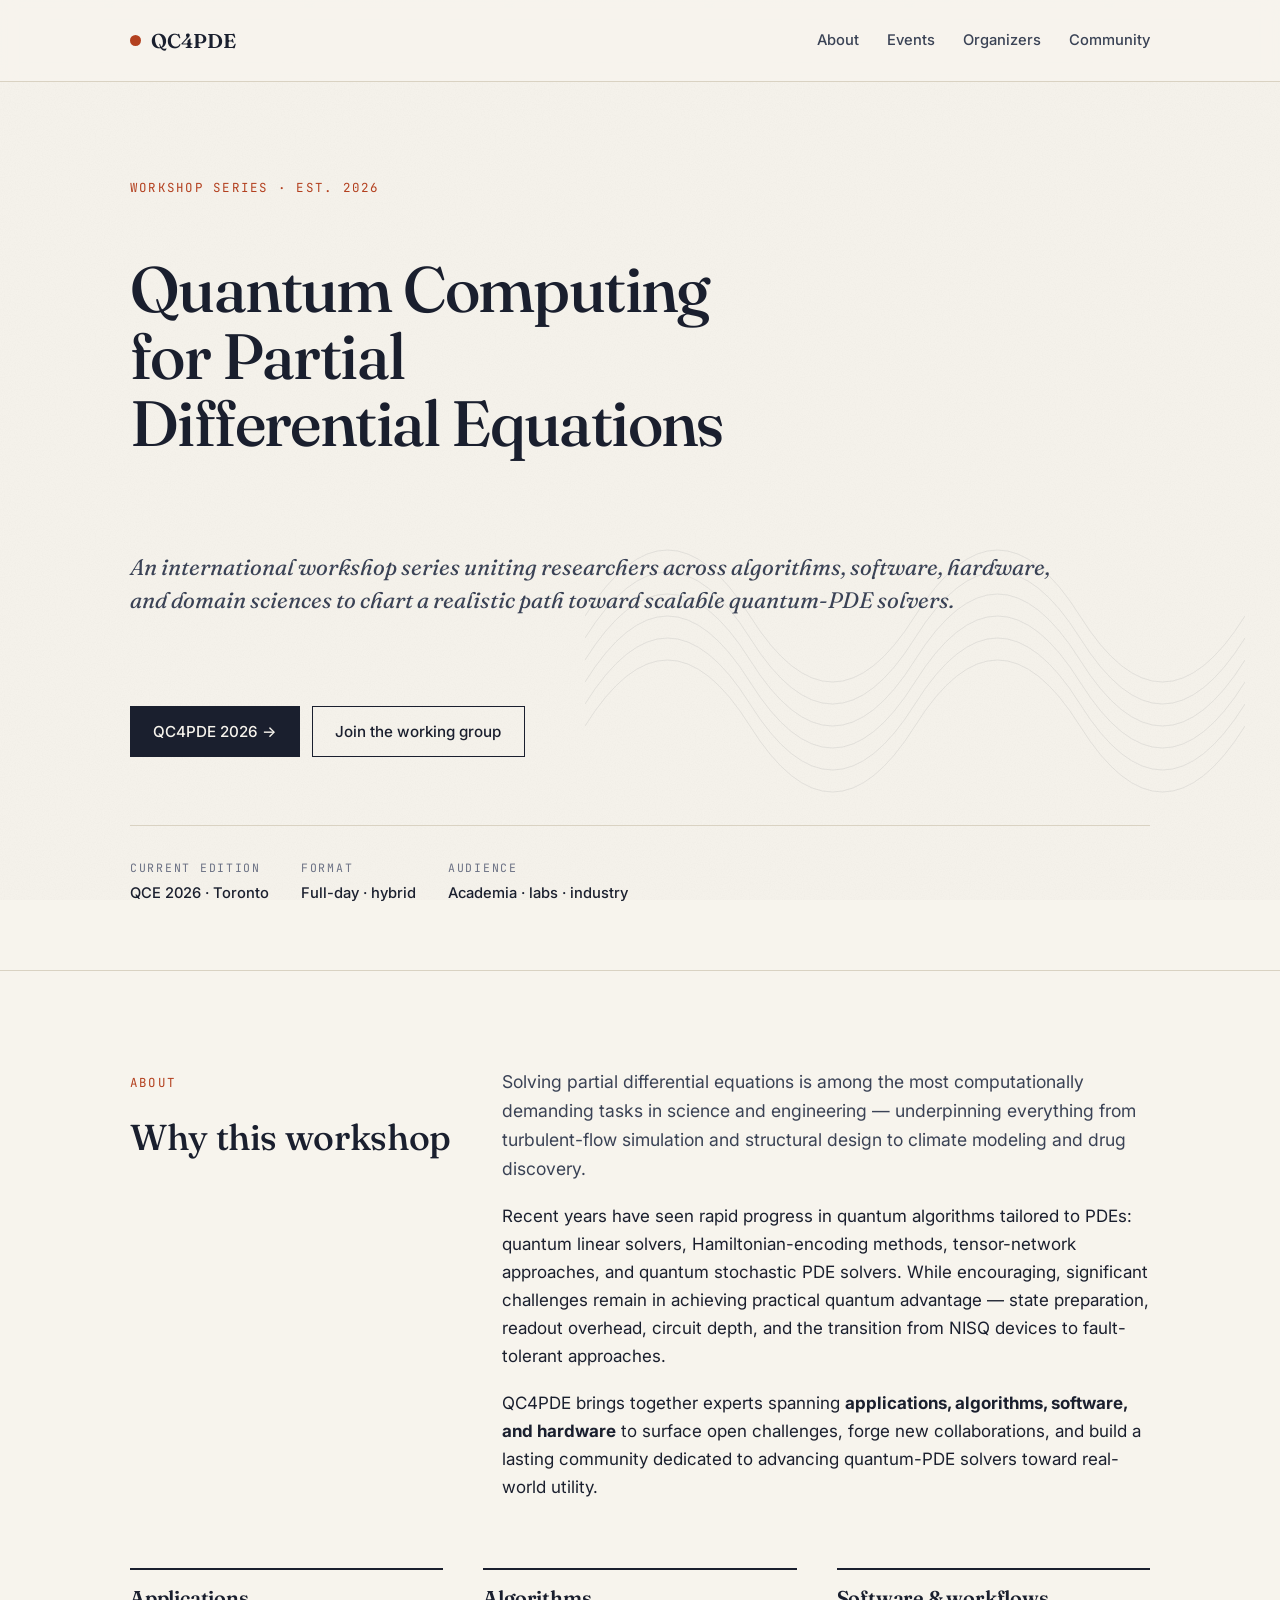
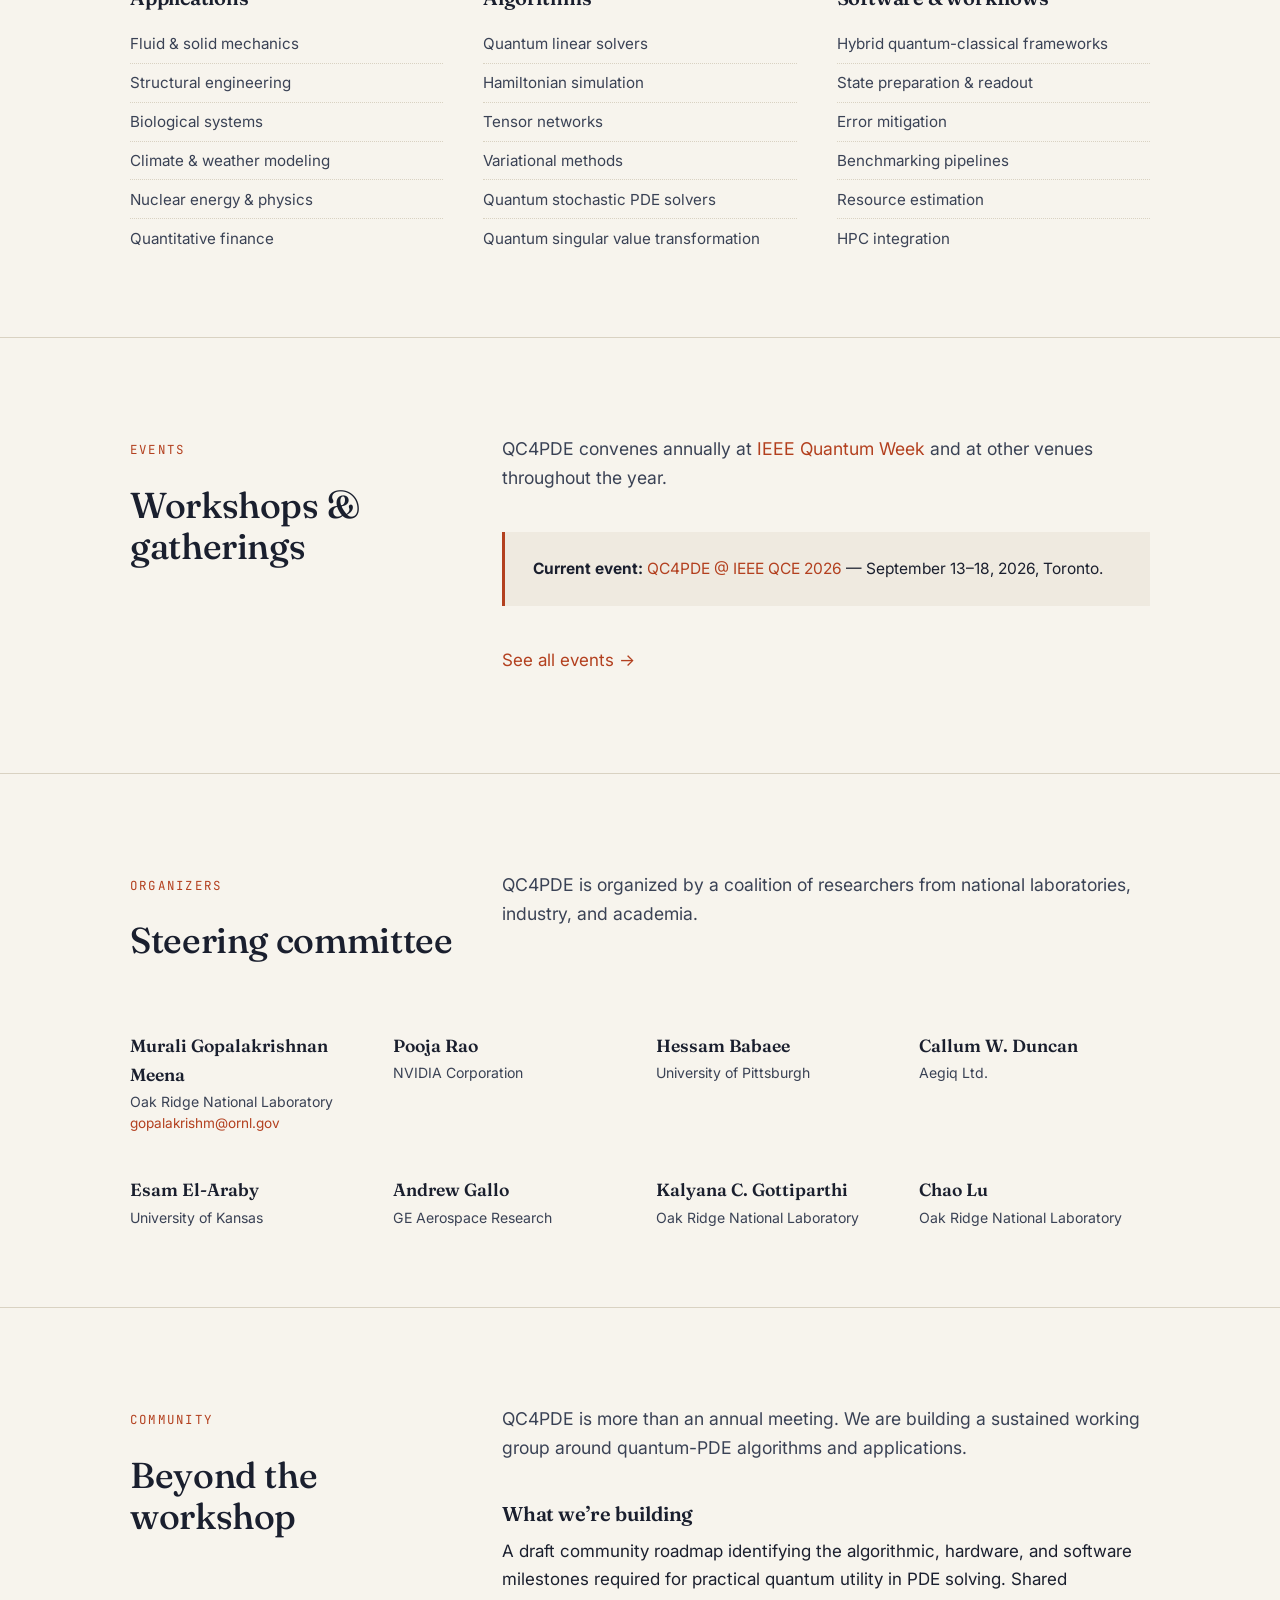
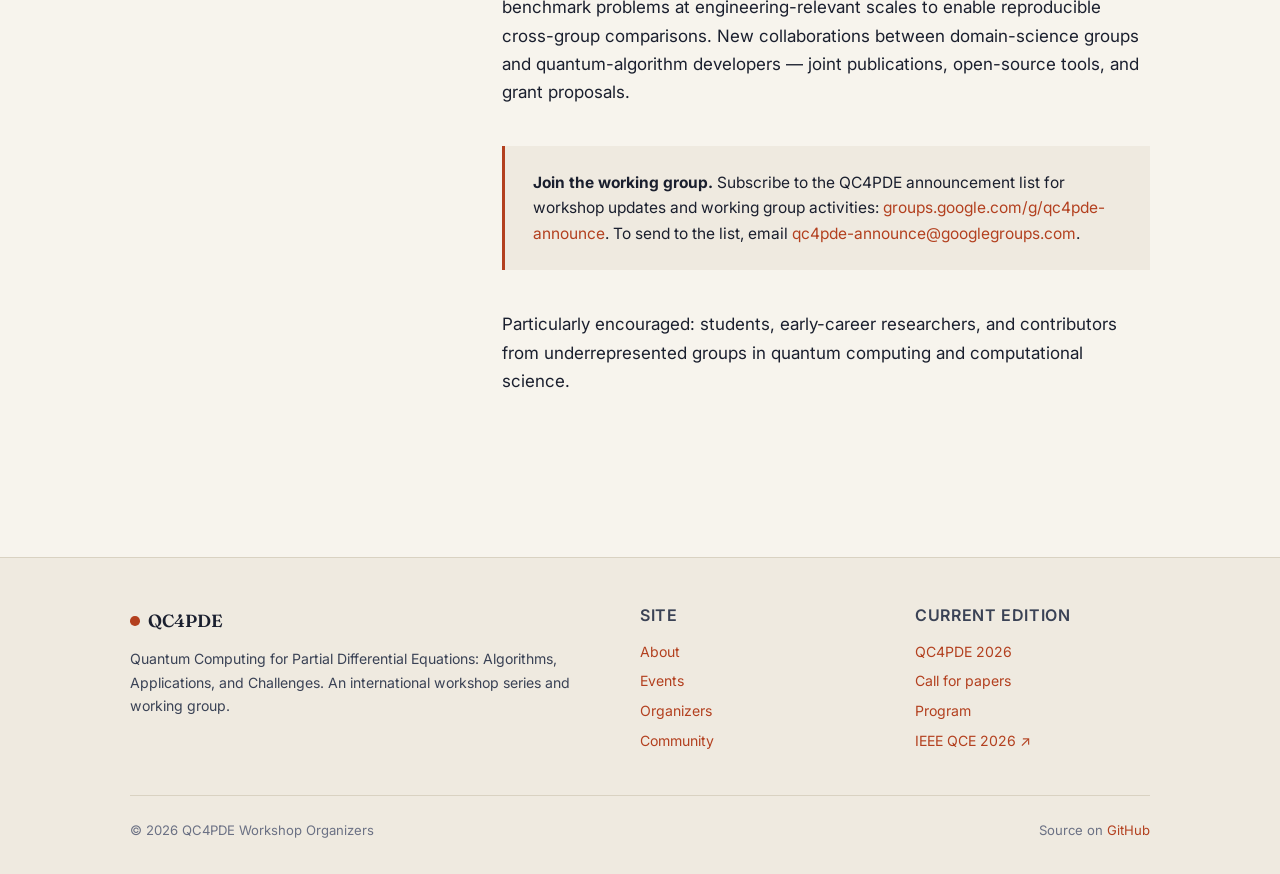
==== index.html @ 429bea5a "Minor edits" ====
<!DOCTYPE html>
<html lang="en">
<head>
<meta charset="UTF-8">
<meta name="viewport" content="width=device-width, initial-scale=1.0">
<title>QC4PDE — Quantum Computing for PDEs</title>
<meta name="description" content="An international workshop series on quantum algorithms for partial differential equations.">
<meta property="og:title" content="QC4PDE — Quantum Computing for PDEs">
<meta property="og:description" content="An international workshop series on quantum algorithms for partial differential equations.">
<meta property="og:type" content="website">
<link rel="stylesheet" href="assets/css/style.css">
</head>
<body>

<header class="site-header">
  <div class="wrap">
    <a href="index.html" class="brand"><span class="brand-mark"></span>QC4PDE</a>
    <nav class="primary">
      <a href="#about">About</a>
      <a href="events/index.html">Events</a> 
      <a href="#organizers">Organizers</a>
      <a href="#community">Community</a>
    </nav>
  </div>
</header>

<main>

<section class="hero">
  <div class="wrap">
    <span class="eyebrow">Workshop Series · Est. 2026</span>
    <h1>Quantum Computing<br>for Partial<br>Differential Equations</h1>
    <p class="hero-deck">
      An international workshop series uniting researchers across algorithms, software, hardware, and domain sciences to chart a realistic path toward scalable quantum-PDE solvers.
    </p>
    <div class="cta-row">
      <a class="btn" href="events/2026-qce/index.html">QC4PDE 2026 →</a>
      <a class="btn btn-outline" href="#community">Join the working group</a>
    </div>
    <div class="hero-meta">
      <div>
        <span class="label">Current edition</span>
        <span class="value">QCE 2026 · Toronto</span>
      </div>
      <div>
        <span class="label">Format</span>
        <span class="value">Full-day · hybrid</span>
      </div>
      <div>
        <span class="label">Audience</span>
        <span class="value">Academia · labs · industry</span>
      </div>
    </div>

    <!-- decorative wave -->
    <svg class="hero-wave" viewBox="0 0 600 400" xmlns="http://www.w3.org/2000/svg" aria-hidden="true">
      <g fill="none" stroke="#1a1f2e" stroke-width="0.6">
        <path d="M0 200 Q 75 80, 150 200 T 300 200 T 450 200 T 600 200" />
        <path d="M0 220 Q 75 100, 150 220 T 300 220 T 450 220 T 600 220" />
        <path d="M0 240 Q 75 120, 150 240 T 300 240 T 450 240 T 600 240" />
        <path d="M0 260 Q 75 140, 150 260 T 300 260 T 450 260 T 600 260" />
        <path d="M0 280 Q 75 160, 150 280 T 300 280 T 450 280 T 600 280" />
        <path d="M0 300 Q 75 180, 150 300 T 300 300 T 450 300 T 600 300" />
      </g>
    </svg>
  </div>
</section>

<section id="about">
  <div class="wrap">
    <div class="two-col">
      <div><span class="eyebrow">About</span><h2>Why this workshop</h2></div>
      <div>
        <p class="lead">
          Solving partial differential equations is among the most computationally demanding tasks in science and engineering — underpinning everything from turbulent-flow simulation and structural design to climate modeling and drug discovery.
        </p>
        <p>
          Recent years have seen rapid progress in quantum algorithms tailored to PDEs: quantum linear solvers, Hamiltonian-encoding methods, tensor-network approaches, and quantum stochastic PDE solvers. While encouraging, significant challenges remain in achieving practical quantum advantage — state preparation, readout overhead, circuit depth, and the transition from NISQ devices to fault-tolerant approaches.
        </p>
        <p>
          QC4PDE brings together experts spanning <strong>applications, algorithms, software, and hardware</strong> to surface open challenges, forge new collaborations, and build a lasting community dedicated to advancing quantum-PDE solvers toward real-world utility.
        </p>
      </div>
    </div>

    <div class="topic-grid">
      <div class="topic">
        <h3>Applications</h3>
        <ul>
          <li>Fluid &amp; solid mechanics</li>
          <li>Structural engineering</li>
          <li>Biological systems</li>
          <li>Climate &amp; weather modeling</li>
          <li>Nuclear energy &amp; physics</li>
          <li>Quantitative finance</li>
        </ul>
      </div>
      <div class="topic">
        <h3>Algorithms</h3>
        <ul>
          <li>Quantum linear solvers</li>
          <li>Hamiltonian simulation</li>
          <li>Tensor networks</li>
          <li>Variational methods</li>
          <li>Quantum stochastic PDE solvers</li>
          <li>Quantum singular value transformation</li>
        </ul>
      </div>
      <div class="topic">
        <h3>Software &amp; workflows</h3>
        <ul>
          <li>Hybrid quantum-classical frameworks</li>
          <li>State preparation &amp; readout</li>
          <li>Error mitigation</li>
          <li>Benchmarking pipelines</li>
          <li>Resource estimation</li>
          <li>HPC integration</li>
        </ul>
      </div>
    </div>
  </div>
</section>

<section id="events">
  <div class="wrap">
    <div class="two-col">
      <div><span class="eyebrow">Events</span><h2>Workshops &amp; gatherings</h2></div>
      <div>
        <p class="lead">QC4PDE convenes annually at <a href="https://qce.quantum.ieee.org/">IEEE Quantum Week</a> and at other venues throughout the year.</p>

        <div class="callout">
          <p><strong>Current event:</strong> <a href="events/2026-qce/index.html">QC4PDE @ IEEE QCE 2026</a> — September 13–18, 2026, Toronto.</p>
        </div>

        <p><a href="events/index.html">See all events →</a></p>
      </div>
    </div>
  </div>
</section>

<section id="organizers">
  <div class="wrap">
    <div class="two-col">
      <div><span class="eyebrow">Organizers</span><h2>Steering committee</h2></div>
      <div>
        <p class="lead">QC4PDE is organized by a coalition of researchers from national laboratories, industry, and academia.</p>
      </div>
    </div>

    <div class="people">
      <div class="person">
        <!-- <div class="role">Main contact</div> -->
        <div class="name">Murali Gopalakrishnan Meena</div>
        <div class="affil">Oak Ridge National Laboratory</div>
        <a href="mailto:gopalakrishm@ornl.gov">gopalakrishm@ornl.gov</a>
      </div>
      <div class="person">
        <!-- <div class="role">Co-organizer</div> -->
        <div class="name">Pooja Rao</div>
        <div class="affil">NVIDIA Corporation</div>
      </div>
      <div class="person">
        <!-- <div class="role">Co-organizer</div> -->
        <div class="name">Hessam Babaee</div>
        <div class="affil">University of Pittsburgh</div>
      </div>
      <div class="person">
        <!-- <div class="role">Co-organizer</div> -->
        <div class="name">Callum W. Duncan</div>
        <div class="affil">Aegiq Ltd.</div>
      </div>
      <div class="person">
        <!-- <div class="role">Co-organizer</div> -->
        <div class="name">Esam El-Araby</div>
        <div class="affil">University of Kansas</div>
      </div>
      <div class="person">
        <!-- <div class="role">Co-organizer</div> -->
        <div class="name">Andrew Gallo</div>
        <div class="affil">GE Aerospace Research</div>
      </div>
      <div class="person">
        <!-- <div class="role">Co-organizer</div> -->
        <div class="name">Kalyana C. Gottiparthi</div>
        <div class="affil">Oak Ridge National Laboratory</div>
      </div>
      <div class="person">
        <!-- <div class="role">Co-organizer</div> -->
        <div class="name">Chao Lu</div>
        <div class="affil">Oak Ridge National Laboratory</div>
      </div>
    </div>
  </div>
</section>

<section id="community">
  <div class="wrap">
    <div class="two-col">
      <div><span class="eyebrow">Community</span><h2>Beyond the workshop</h2></div>
      <div>
        <p class="lead">
          QC4PDE is more than an annual meeting. We are building a sustained working group around quantum-PDE algorithms and applications.
        </p>

        <h3 style="margin-top:2.5rem;">What we&rsquo;re building</h3>
        <p>
          A draft community roadmap identifying the algorithmic, hardware, and software milestones required for practical quantum utility in PDE solving. Shared benchmark problems at engineering-relevant scales to enable reproducible cross-group comparisons. New collaborations between domain-science groups and quantum-algorithm developers — joint publications, open-source tools, and grant proposals.
        </p>

        <div class="callout">
          <p><strong>Join the working group.</strong> Subscribe to the QC4PDE announcement list for workshop updates and working group activities: <a href="https://groups.google.com/g/qc4pde-announce" rel="noopener">groups.google.com/g/qc4pde-announce</a>. To send to the list, email <a href="mailto:qc4pde-announce@googlegroups.com">qc4pde-announce@googlegroups.com</a>.</p>
        </div>

        <p>
          Particularly encouraged: students, early-career researchers, and contributors from underrepresented groups in quantum computing and computational science.
        </p>
      </div>
    </div>
  </div>
</section>

</main>

<footer class="site-footer">
  <div class="wrap">
    <div class="foot-grid">
      <div>
        <div class="brand" style="font-size:1.1rem;"><span class="brand-mark"></span>QC4PDE</div>
        <p style="margin-top:0.75rem; max-width:32em;">Quantum Computing for Partial Differential Equations: Algorithms, Applications, and Challenges. An international workshop series and working group.</p>
      </div>
      <div>
        <h4>Site</h4>
        <ul>
          <li><a href="#about">About</a></li>
          <li><a href="#events">Events</a></li>
          <li><a href="#organizers">Organizers</a></li>
          <li><a href="#community">Community</a></li>
        </ul>
      </div>
      <div>
        <h4>Current edition</h4>
        <ul>
          <li><a href="events/2026-qce/index.html">QC4PDE 2026</a></li>
          <li><a href="events/2026-qce/index.html#cfp">Call for papers</a></li>
          <li><a href="events/2026-qce/index.html#program">Program</a></li>
          <li><a href="https://qce.quantum.ieee.org/2026/" rel="noopener">IEEE QCE 2026 ↗</a></li>
        </ul>
      </div>
    </div>
    <div class="copyright">
      <span>© 2026 QC4PDE Workshop Organizers</span>
      <span>Source on <a href="https://github.com/qc4pde/qc4pde.github.io">GitHub</a></span>
    </div>
  </div>
</footer>

</body>
</html>
---- assets/css/style.css ----
/* ============================================================
   QC4PDE — Quantum Computing for PDEs Workshop
   Stylesheet
   Aesthetic: editorial-academic, restrained, with scientific
   texture. Dark ink on warm paper, with a single accent.
   ============================================================ */

/* ---------- Fonts ---------- */
@import url('https://fonts.googleapis.com/css2?family=Fraunces:opsz,wght@9..144,400;9..144,500;9..144,600;9..144,700&family=Inter:wght@400;500;600&family=JetBrains+Mono:wght@400;500&display=swap');

/* ---------- Tokens ---------- */
:root {
  --paper: #f7f4ed;
  --paper-deep: #efeae0;
  --ink: #1a1f2e;
  --ink-soft: #3a4255;
  --ink-mute: #6b7184;
  --rule: #d9d2c2;
  --accent: #b3401f;        /* warm rust — distinct from "quantum purple" */
  --accent-soft: #d97550;
  --highlight: #f0e2c4;     /* used for subtle background blocks */
  --max: 1100px;
  --gutter: clamp(1rem, 4vw, 2.5rem);
}

* { box-sizing: border-box; }

html { scroll-behavior: smooth; }

body {
  margin: 0;
  background: var(--paper);
  color: var(--ink);
  font-family: 'Inter', -apple-system, system-ui, sans-serif;
  font-size: 17px;
  line-height: 1.65;
  -webkit-font-smoothing: antialiased;
  text-rendering: optimizeLegibility;
}

/* Subtle paper texture using SVG noise */
body::before {
  content: '';
  position: fixed;
  inset: 0;
  pointer-events: none;
  background-image: url("data:image/svg+xml;utf8,<svg xmlns='http://www.w3.org/2000/svg' width='200' height='200'><filter id='n'><feTurbulence type='fractalNoise' baseFrequency='0.85' numOctaves='2'/><feColorMatrix values='0 0 0 0 0 0 0 0 0 0 0 0 0 0 0 0 0 0 0.04 0'/></filter><rect width='100%' height='100%' filter='url(%23n)'/></svg>");
  opacity: 0.6;
  z-index: 0;
  mix-blend-mode: multiply;
}

main, header, footer, nav { position: relative; z-index: 1; }

/* ---------- Typography ---------- */
h1, h2, h3, h4 {
  font-family: 'Fraunces', Georgia, serif;
  font-weight: 600;
  letter-spacing: -0.01em;
  line-height: 1.15;
  margin: 0 0 0.6em;
  color: var(--ink);
}

h1 {
  font-size: clamp(2.4rem, 5.5vw, 4rem);
  font-weight: 500;
  letter-spacing: -0.025em;
  line-height: 1.05;
}

h2 {
  font-size: clamp(1.6rem, 3vw, 2.25rem);
  font-weight: 500;
}

h3 {
  font-size: 1.25rem;
  font-weight: 600;
}

h4 {
  font-size: 1rem;
  font-family: 'Inter', sans-serif;
  font-weight: 600;
  letter-spacing: 0.04em;
  text-transform: uppercase;
  color: var(--ink-soft);
}

p { margin: 0 0 1.1em; }

a {
  color: var(--accent);
  text-decoration: none;
  border-bottom: 1px solid transparent;
  transition: border-color 0.15s ease, color 0.15s ease;
}

a:hover {
  color: var(--ink);
  border-bottom-color: var(--accent);
}

code, .mono {
  font-family: 'JetBrains Mono', ui-monospace, Menlo, monospace;
  font-size: 0.9em;
}

.eyebrow {
  font-family: 'JetBrains Mono', monospace;
  font-size: 0.78rem;
  text-transform: uppercase;
  letter-spacing: 0.18em;
  color: var(--accent);
  margin-bottom: 1.5rem;
  display: inline-block;
}

/* ---------- Layout ---------- */
.wrap {
  max-width: var(--max);
  margin: 0 auto;
  padding: 0 var(--gutter);
}

section {
  padding: 5rem 0;
  border-top: 1px solid var(--rule);
}

section:first-of-type { border-top: none; }

/* ---------- Header / Nav ---------- */
header.site-header {
  padding: 1.5rem 0;
  border-bottom: 1px solid var(--rule);
  background: var(--paper);
  position: sticky;
  top: 0;
  z-index: 50;
  backdrop-filter: blur(8px);
  background: rgba(247, 244, 237, 0.92);
}

header.site-header .wrap {
  display: flex;
  justify-content: space-between;
  align-items: center;
  gap: 2rem;
}

.brand {
  font-family: 'Fraunces', serif;
  font-size: 1.25rem;
  font-weight: 600;
  color: var(--ink);
  border: none;
  letter-spacing: -0.01em;
}

.brand:hover { color: var(--accent); border: none; }

.brand .brand-mark {
  display: inline-block;
  width: 0.55em;
  height: 0.55em;
  background: var(--accent);
  border-radius: 50%;
  margin-right: 0.5em;
  vertical-align: 0.1em;
}

nav.primary {
  display: flex;
  gap: 1.75rem;
  flex-wrap: wrap;
}

nav.primary a {
  color: var(--ink-soft);
  font-size: 0.92rem;
  font-weight: 500;
  border: none;
}

nav.primary a:hover { color: var(--accent); border: none; }

nav.primary a.current {
  color: var(--ink);
  border-bottom: 1.5px solid var(--accent);
  padding-bottom: 2px;
}

/* ---------- Hero ---------- */
.hero {
  padding: 6rem 0 4rem;
  position: relative;
  overflow: hidden;
  border-top: none;
}

.hero .wrap {
  display: grid;
  grid-template-columns: minmax(0, 1fr);
  gap: 2rem;
  position: relative;
}

.hero-meta {
  display: flex;
  flex-wrap: wrap;
  gap: 1.25rem 2rem;
  margin-top: 2.25rem;
  padding-top: 2rem;
  border-top: 1px solid var(--rule);
  font-size: 0.92rem;
}

.hero-meta div {
  display: flex;
  flex-direction: column;
  gap: 0.25rem;
}

.hero-meta .label {
  font-family: 'JetBrains Mono', monospace;
  font-size: 0.72rem;
  text-transform: uppercase;
  letter-spacing: 0.15em;
  color: var(--ink-mute);
}

.hero-meta .value { color: var(--ink); font-weight: 500; }

.hero-deck {
  font-family: 'Fraunces', serif;
  font-style: italic;
  font-size: clamp(1.15rem, 1.8vw, 1.4rem);
  line-height: 1.5;
  color: var(--ink-soft);
  max-width: 42em;
  margin-top: 1.5rem;
}

/* PDE wave decoration in hero */
.hero-wave {
  position: absolute;
  right: -5%;
  top: 30%;
  width: 60%;
  max-width: 700px;
  opacity: 0.12;
  pointer-events: none;
  z-index: 0;
}

/* ---------- CTA buttons ---------- */
.cta-row {
  display: flex;
  flex-wrap: wrap;
  gap: 0.75rem;
  margin-top: 2rem;
}

.btn {
  display: inline-block;
  padding: 0.75rem 1.4rem;
  font-size: 0.95rem;
  font-weight: 500;
  border: 1px solid var(--ink);
  border-radius: 0;
  background: var(--ink);
  color: var(--paper);
  cursor: pointer;
  transition: background 0.15s, color 0.15s;
}

.btn:hover {
  background: var(--accent);
  border-color: var(--accent);
  color: var(--paper);
}

.btn-outline {
  background: transparent;
  color: var(--ink);
}

.btn-outline:hover {
  background: var(--ink);
  color: var(--paper);
  border-color: var(--ink);
}

/* ---------- Topic columns ---------- */
.topic-grid {
  display: grid;
  grid-template-columns: repeat(auto-fit, minmax(260px, 1fr));
  gap: 2.5rem;
  margin-top: 3rem;
}

.topic h3 {
  border-top: 2px solid var(--ink);
  padding-top: 1rem;
  margin-bottom: 1rem;
}

.topic ul {
  list-style: none;
  padding: 0;
  margin: 0;
  font-size: 0.95rem;
  color: var(--ink-soft);
}

.topic li {
  padding: 0.4rem 0;
  border-bottom: 1px dotted var(--rule);
}

.topic li:last-child { border-bottom: none; }

/* ---------- Dates table ---------- */
.dates {
  margin-top: 2.5rem;
  border-top: 2px solid var(--ink);
}

.dates .row {
  display: grid;
  grid-template-columns: 1fr auto;
  gap: 1rem;
  padding: 1rem 0;
  border-bottom: 1px solid var(--rule);
  align-items: baseline;
}

.dates .row.upcoming { background: linear-gradient(90deg, var(--highlight) 0%, transparent 50%); padding-left: 1rem; margin-left: -1rem; }

.dates .label { color: var(--ink); }
.dates .date { font-family: 'JetBrains Mono', monospace; font-size: 0.92rem; color: var(--ink-soft); white-space: nowrap; }
.dates .row.passed .label,
.dates .row.passed .date { color: var(--ink-mute); text-decoration: line-through; text-decoration-thickness: 1px; }

.tz-note {
  font-size: 0.85rem;
  color: var(--ink-mute);
  margin-top: 1rem;
  font-style: italic;
}

/* ---------- People grid (organizers, speakers) ---------- */
.people {
  display: grid;
  grid-template-columns: repeat(auto-fill, minmax(220px, 1fr));
  gap: 2.5rem 2rem;
  margin-top: 3rem;
}

.person {
  display: flex;
  flex-direction: column;
}

/* .person .photo {
  width: 100%;
  aspect-ratio: 1 / 1;
  object-fit: cover;
  margin-bottom: 1rem;
  background: var(--paper-deep);
  filter: grayscale(20%) contrast(0.95);
  transition: filter 0.3s ease;
} */

.person .photo {
  width: 100%;
  max-width: 160px;
  height: auto;
  margin-bottom: 1rem;
  background: var(--paper-deep);
  border: 1px solid var(--rule);
  display: block;
}

.person:hover .photo {
  filter: grayscale(0%) contrast(1);
}

.person .name {
  font-family: 'Fraunces', serif;
  font-size: 1.1rem;
  font-weight: 600;
  margin-bottom: 0.2rem;
  color: var(--ink);
}

.person .affil {
  font-size: 0.88rem;
  color: var(--ink-soft);
  line-height: 1.4;
}

.person .role {
  font-family: 'JetBrains Mono', monospace;
  font-size: 0.72rem;
  text-transform: uppercase;
  letter-spacing: 0.12em;
  color: var(--accent);
  margin-bottom: 0.5rem;
}

.person a { font-size: 0.85rem; }

/* ---------- Speaker list (compact) ---------- */
.speaker-list {
  list-style: none;
  padding: 0;
  margin: 2rem 0 0;
  columns: 2;
  column-gap: 3rem;
}

.speaker-list li {
  break-inside: avoid;
  padding: 0.6rem 0;
  border-bottom: 1px dotted var(--rule);
  font-size: 0.95rem;
}

.speaker-list .sp-name { font-weight: 500; color: var(--ink); }
.speaker-list .sp-affil { color: var(--ink-mute); font-size: 0.85rem; }

@media (max-width: 600px) { .speaker-list { columns: 1; } }

/* ---------- Program / agenda ---------- */
.program {
  margin-top: 2.5rem;
}

.session {
  border-top: 2px solid var(--ink);
  padding: 1.5rem 0 2rem;
}

.session-head {
  display: flex;
  justify-content: space-between;
  align-items: baseline;
  flex-wrap: wrap;
  gap: 1rem;
  margin-bottom: 1rem;
}

.session-title {
  font-family: 'Fraunces', serif;
  font-size: 1.3rem;
  font-weight: 600;
}

.session-time {
  font-family: 'JetBrains Mono', monospace;
  font-size: 0.85rem;
  color: var(--ink-mute);
}

.slot {
  display: grid;
  grid-template-columns: 90px 1fr;
  gap: 1.5rem;
  padding: 0.75rem 0;
  border-bottom: 1px dotted var(--rule);
  font-size: 0.95rem;
}

.slot:last-child { border-bottom: none; }

.slot .t {
  font-family: 'JetBrains Mono', monospace;
  font-size: 0.82rem;
  color: var(--ink-mute);
  padding-top: 0.1rem;
}

.slot .desc strong { color: var(--ink); font-weight: 500; display: block; margin-bottom: 0.1rem; }
.slot .desc em { color: var(--ink-soft); font-style: normal; font-size: 0.88rem; }

/* ---------- Callout ---------- */
.callout {
  background: var(--paper-deep);
  border-left: 3px solid var(--accent);
  padding: 1.5rem 1.75rem;
  margin: 2.5rem 0;
  font-size: 0.97rem;
}

.callout p:last-child { margin-bottom: 0; }

/* ---------- Editions list (homepage) ---------- */
.editions {
  display: grid;
  gap: 1rem;
  margin-top: 2rem;
}

.edition {
  display: grid;
  grid-template-columns: auto 1fr auto;
  gap: 1.5rem;
  padding: 1.5rem 0;
  border-top: 1px solid var(--rule);
  align-items: baseline;
}

.edition:last-child { border-bottom: 1px solid var(--rule); }

.edition .yr {
  font-family: 'Fraunces', serif;
  font-size: 2rem;
  font-weight: 500;
  line-height: 1;
  color: var(--ink);
}

.edition .ed-meta { color: var(--ink-soft); font-size: 0.95rem; }
.edition .ed-meta strong { color: var(--ink); font-weight: 500; }

.edition .status {
  font-family: 'JetBrains Mono', monospace;
  font-size: 0.72rem;
  text-transform: uppercase;
  letter-spacing: 0.12em;
  padding: 0.25rem 0.6rem;
  border: 1px solid var(--rule);
  white-space: nowrap;
}

.edition .status.live { background: var(--accent); border-color: var(--accent); color: var(--paper); }
.edition .status.upcoming { background: transparent; color: var(--accent); border-color: var(--accent); }
.edition .status.archived { color: var(--ink-mute); }

/* ---------- Two column intro ---------- */
.two-col {
  display: grid;
  grid-template-columns: 1fr 2fr;
  gap: 3rem;
  margin-top: 1rem;
}

@media (max-width: 760px) { .two-col { grid-template-columns: 1fr; gap: 1rem; } }

/* ---------- Footer ---------- */
footer.site-footer {
  margin-top: 4rem;
  padding: 3rem 0 2rem;
  border-top: 1px solid var(--rule);
  background: var(--paper-deep);
  font-size: 0.88rem;
  color: var(--ink-soft);
}

footer .foot-grid {
  display: grid;
  grid-template-columns: 2fr 1fr 1fr;
  gap: 2.5rem;
}

@media (max-width: 700px) { footer .foot-grid { grid-template-columns: 1fr; gap: 1.5rem; } }

footer h4 {
  margin-bottom: 0.75rem;
}

footer ul {
  list-style: none;
  padding: 0;
  margin: 0;
}

footer ul li { padding: 0.2rem 0; }

footer .copyright {
  margin-top: 2.5rem;
  padding-top: 1.5rem;
  border-top: 1px solid var(--rule);
  display: flex;
  justify-content: space-between;
  flex-wrap: wrap;
  gap: 1rem;
  font-size: 0.82rem;
  color: var(--ink-mute);
}

/* ---------- Misc ---------- */
.lead {
  font-size: 1.1rem;
  color: var(--ink-soft);
  max-width: 38em;
}

hr.rule {
  border: none;
  border-top: 1px solid var(--rule);
  margin: 3rem 0;
}

/* ---------- Subtle entrance animation ---------- */
@media (prefers-reduced-motion: no-preference) {
  .hero h1, .hero .eyebrow, .hero .hero-deck, .hero .cta-row, .hero-meta {
    animation: rise 0.7s ease-out backwards;
  }
  .hero .eyebrow    { animation-delay: 0.05s; }
  .hero h1          { animation-delay: 0.15s; }
  .hero .hero-deck  { animation-delay: 0.30s; }
  .hero .cta-row    { animation-delay: 0.45s; }
  .hero-meta        { animation-delay: 0.55s; }

  @keyframes rise {
    from { opacity: 0; transform: translateY(12px); }
    to   { opacity: 1; transform: translateY(0); }
  }
}
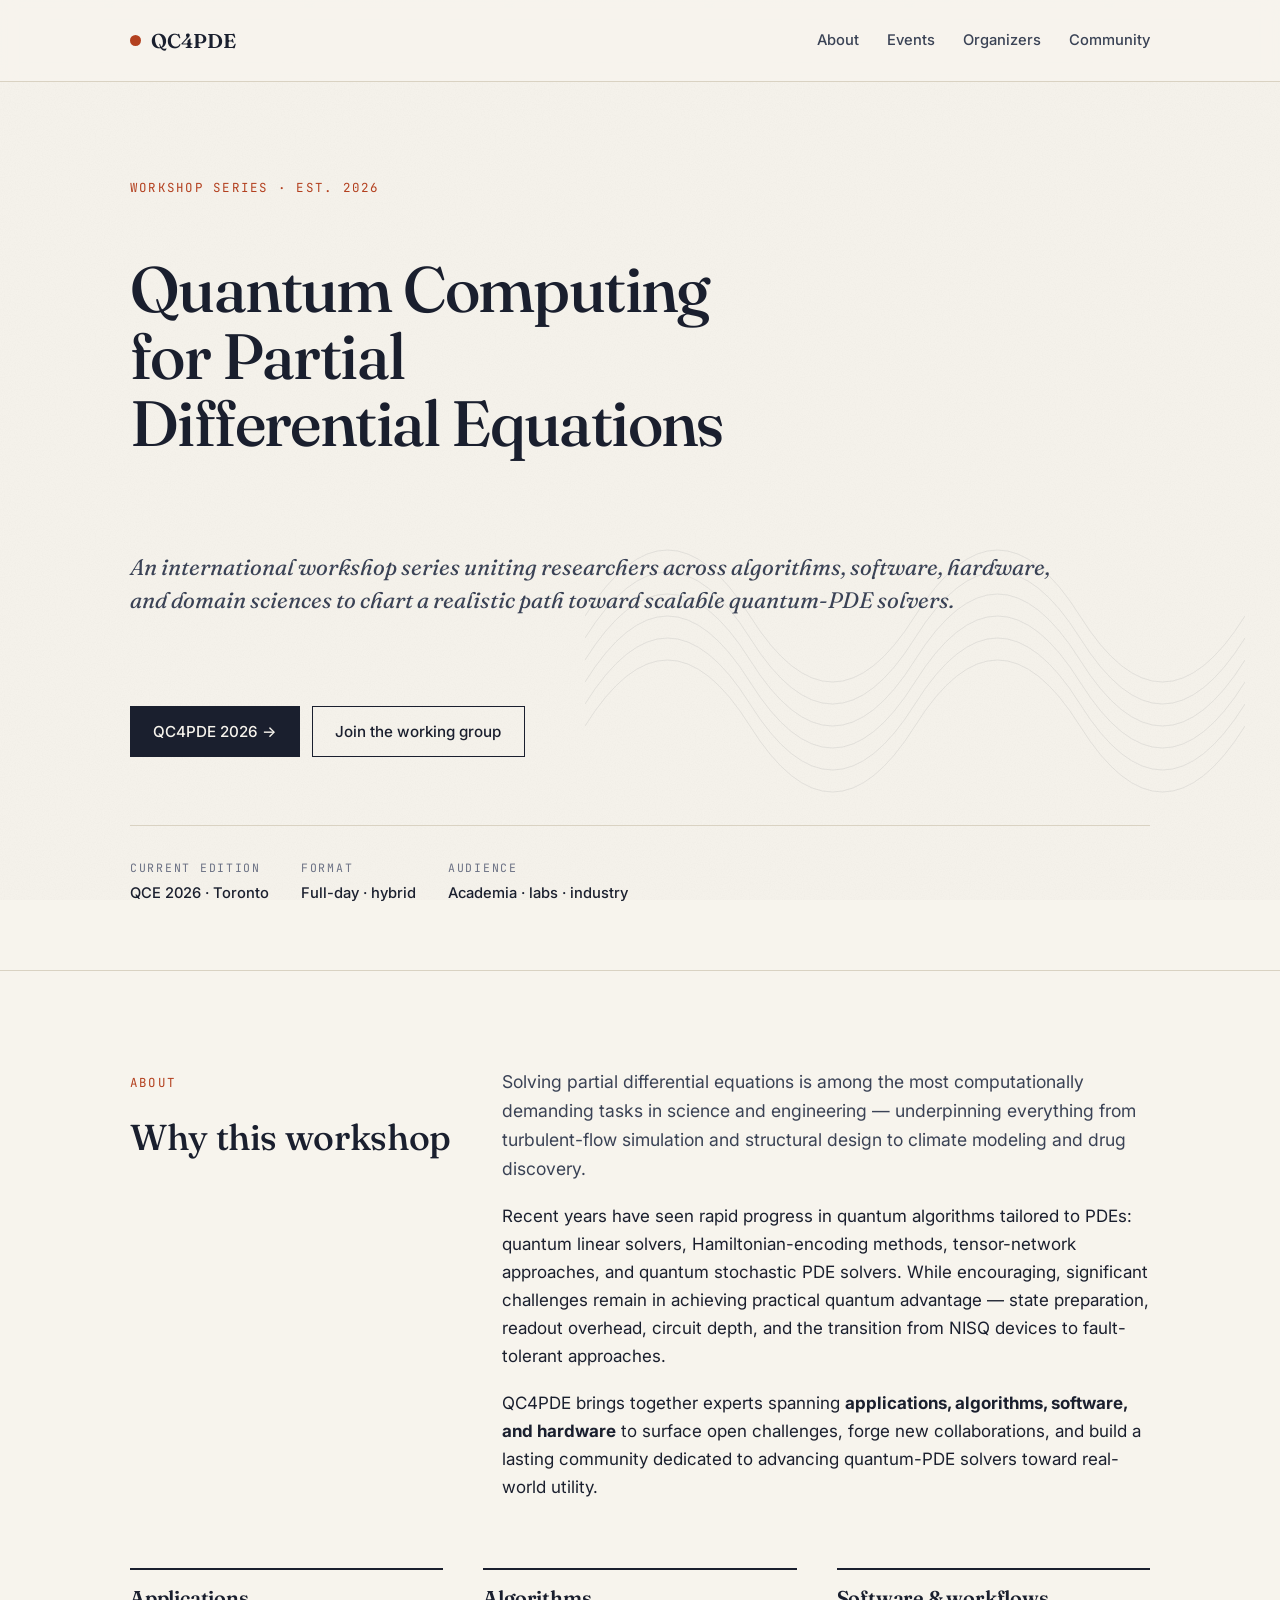
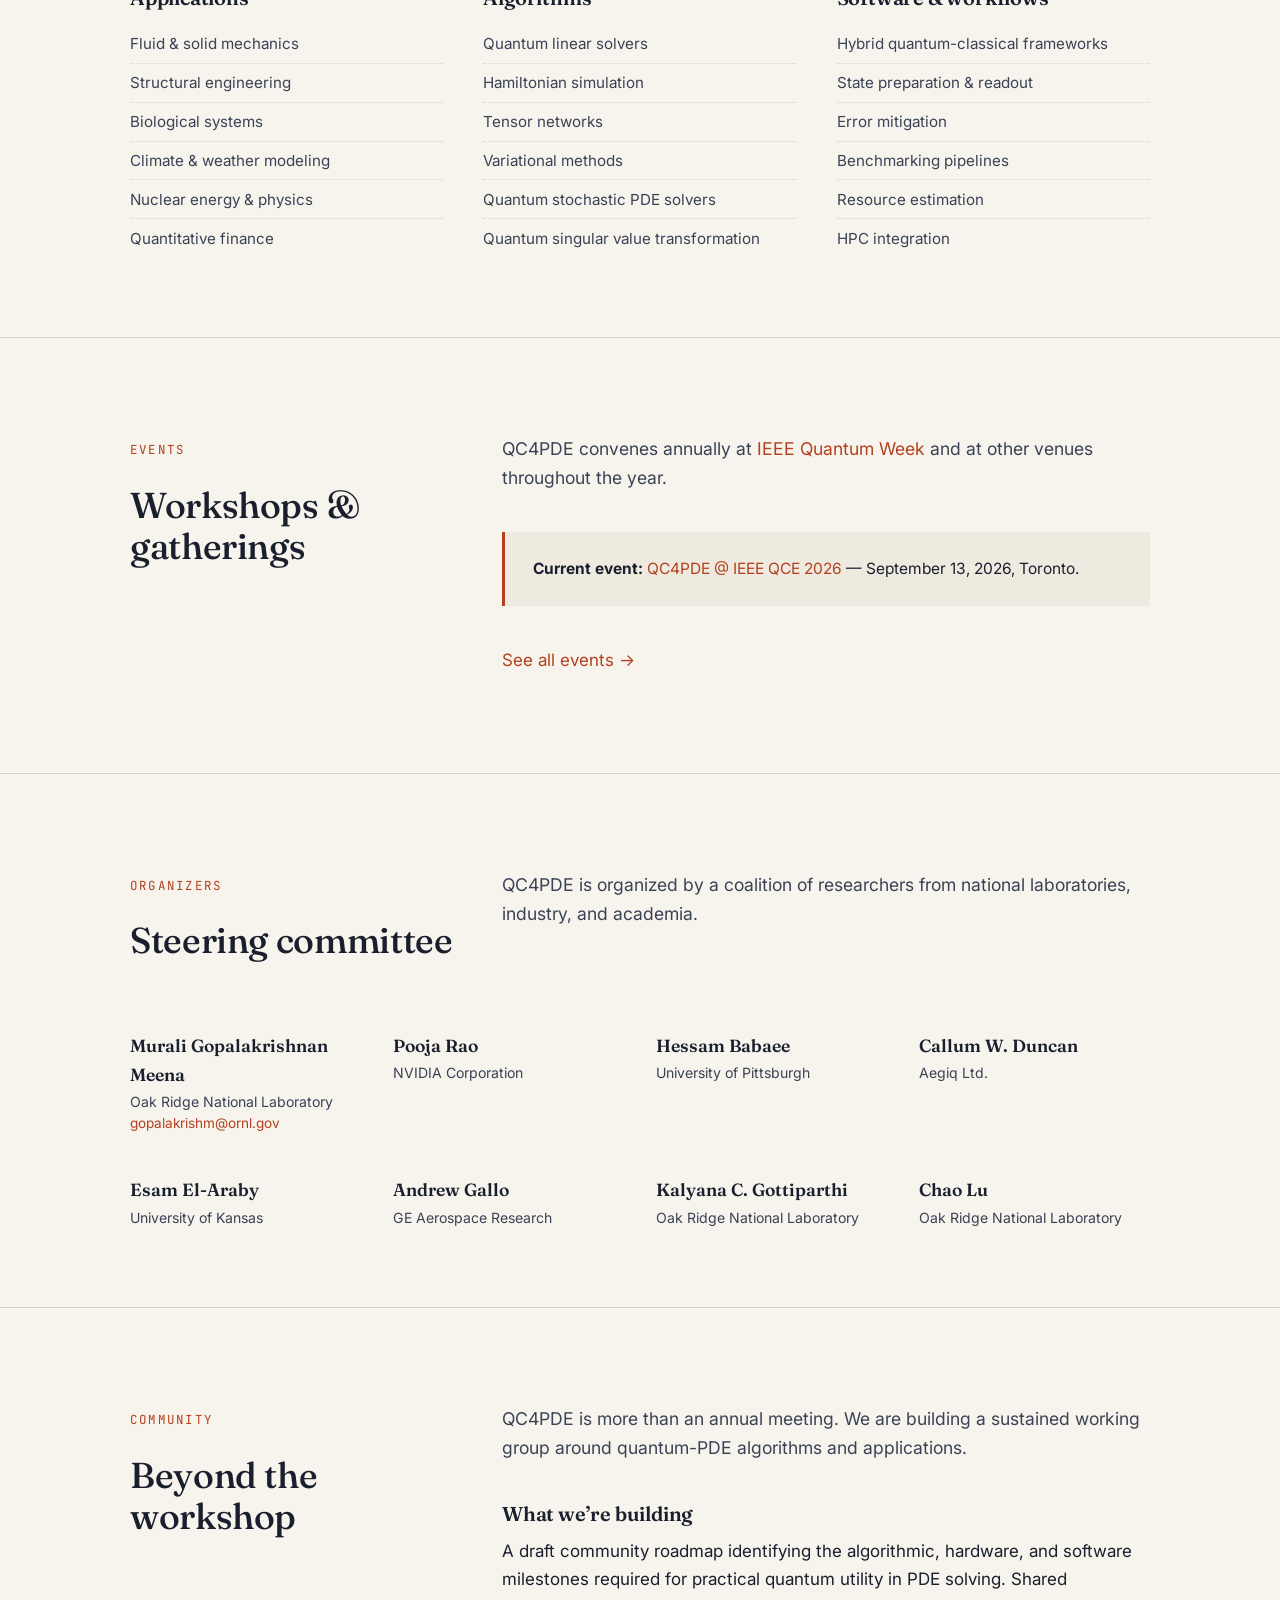
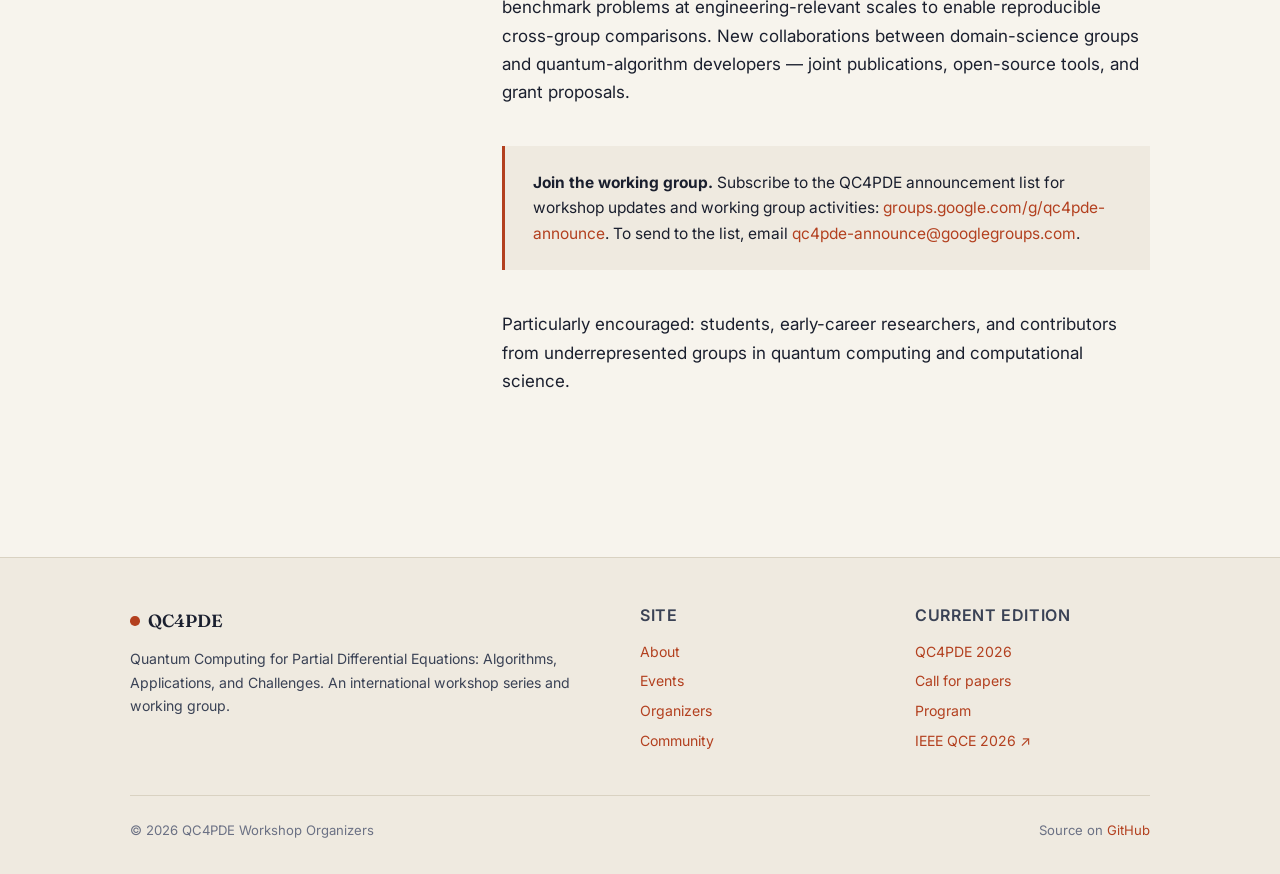
==== commit a376c2be: "Adding updates to workshop schedule, updating past events" ====
--- a/index.html
+++ b/index.html
@@ -129,7 +129,7 @@
         <p class="lead">QC4PDE convenes annually at <a href="https://qce.quantum.ieee.org/">IEEE Quantum Week</a> and at other venues throughout the year.</p>
 
         <div class="callout">
-          <p><strong>Current event:</strong> <a href="events/2026-qce/index.html">QC4PDE @ IEEE QCE 2026</a> — September 13–18, 2026, Toronto.</p>
+          <p><strong>Current event:</strong> <a href="events/2026-qce/index.html">QC4PDE @ IEEE QCE 2026</a> — September 13, 2026, Toronto.</p>
         </div>
 
         <p><a href="events/index.html">See all events →</a></p>
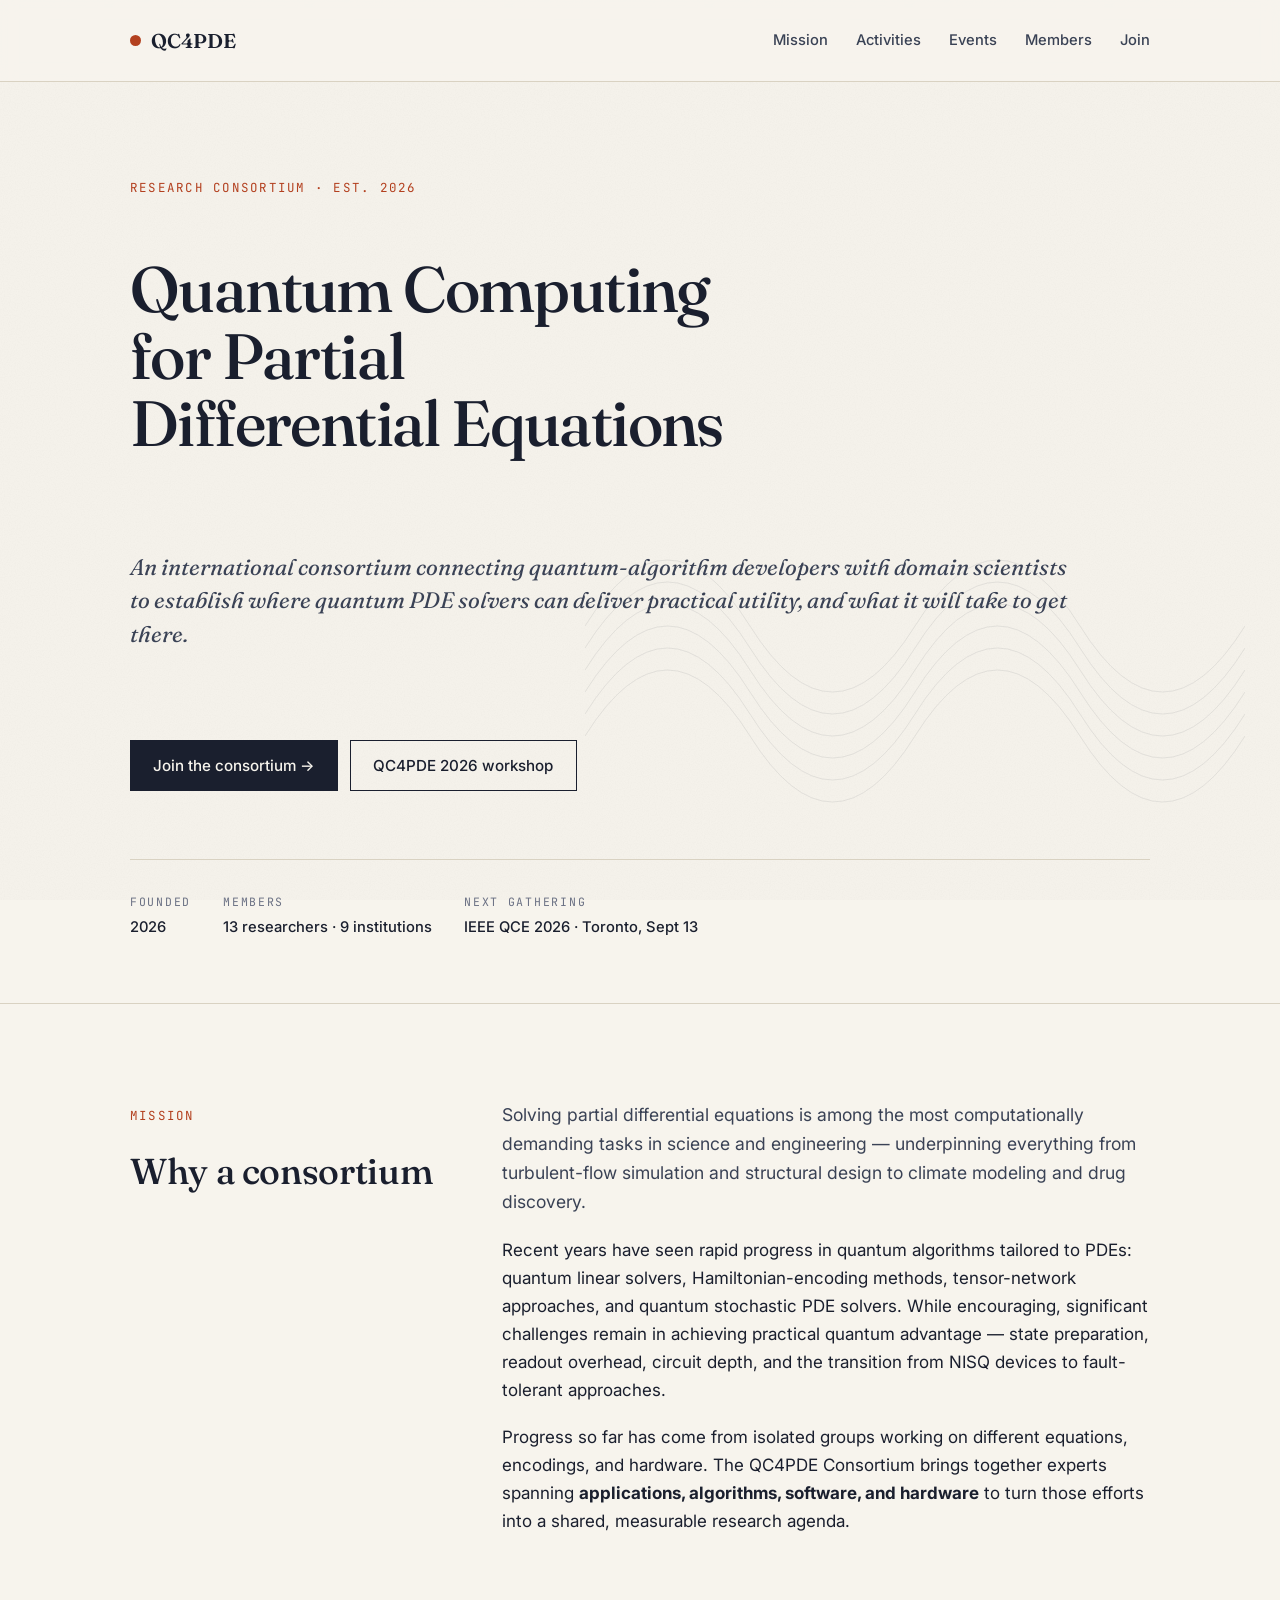
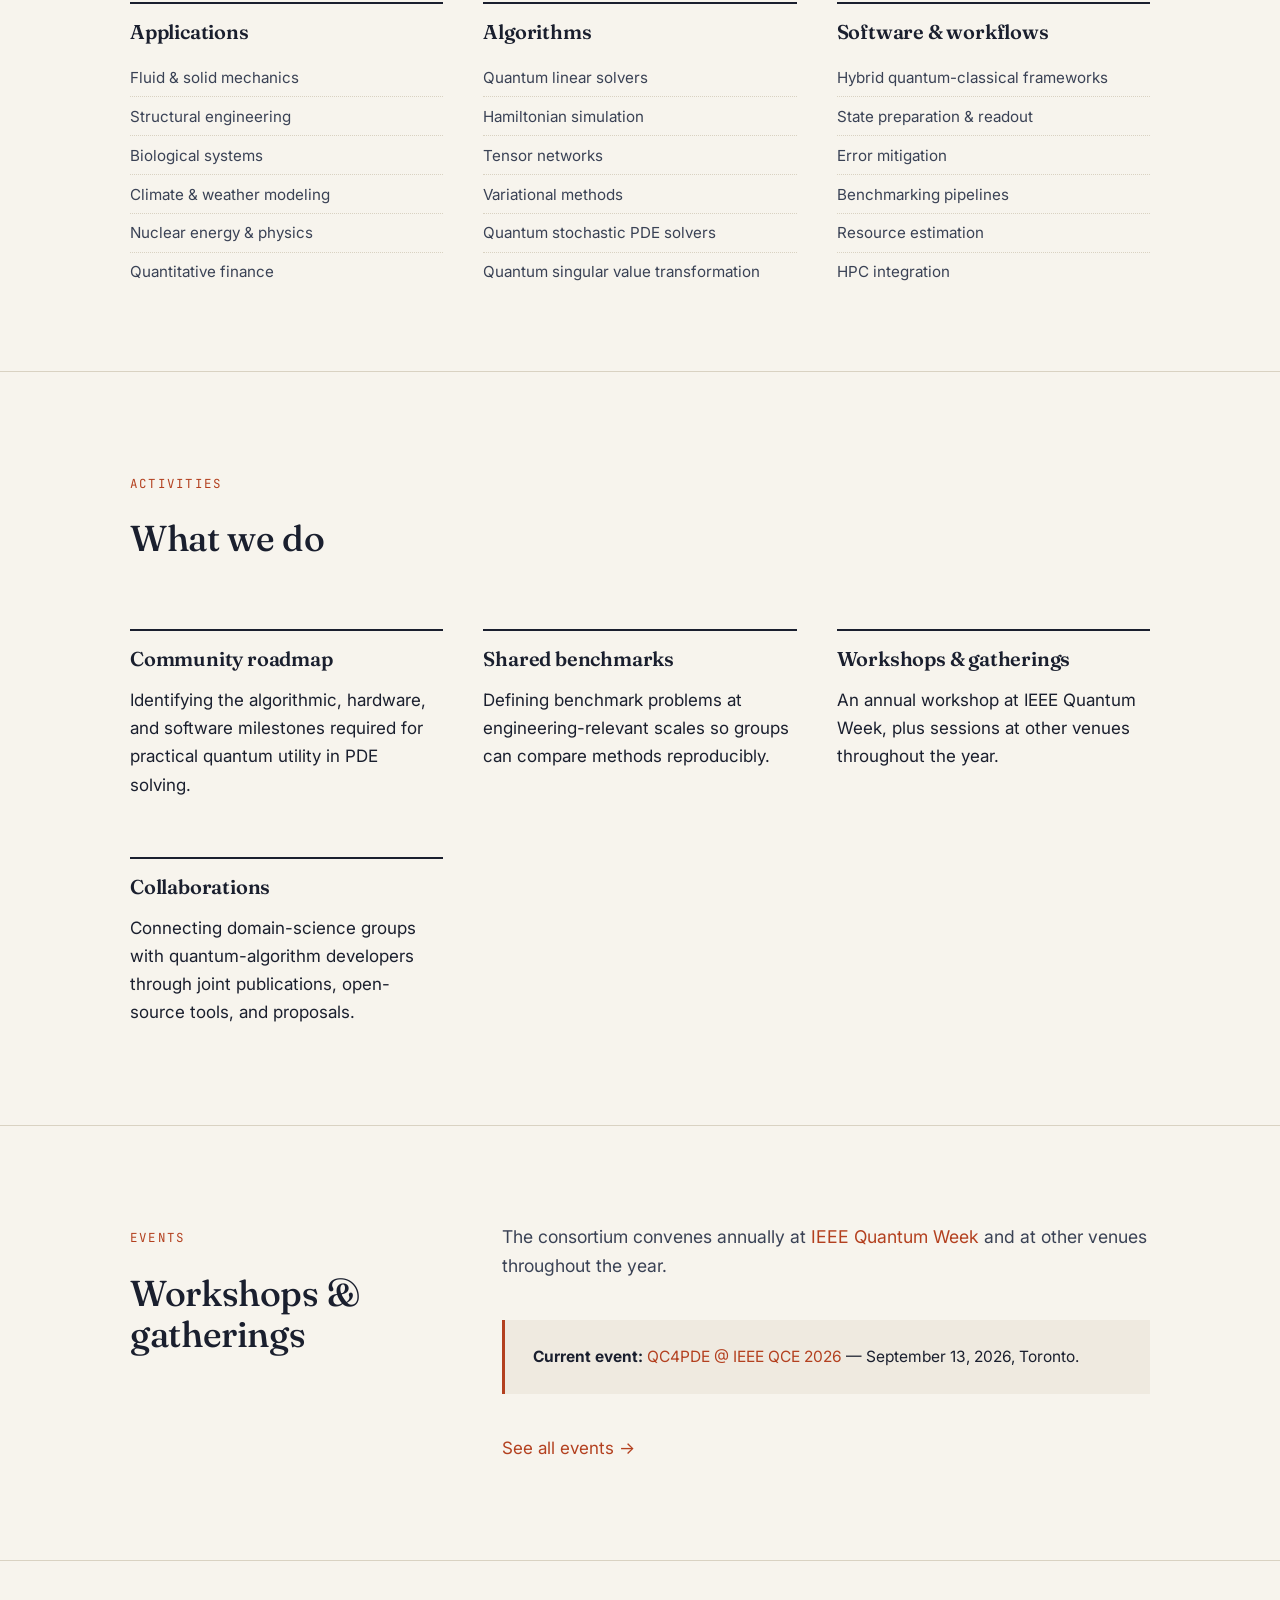
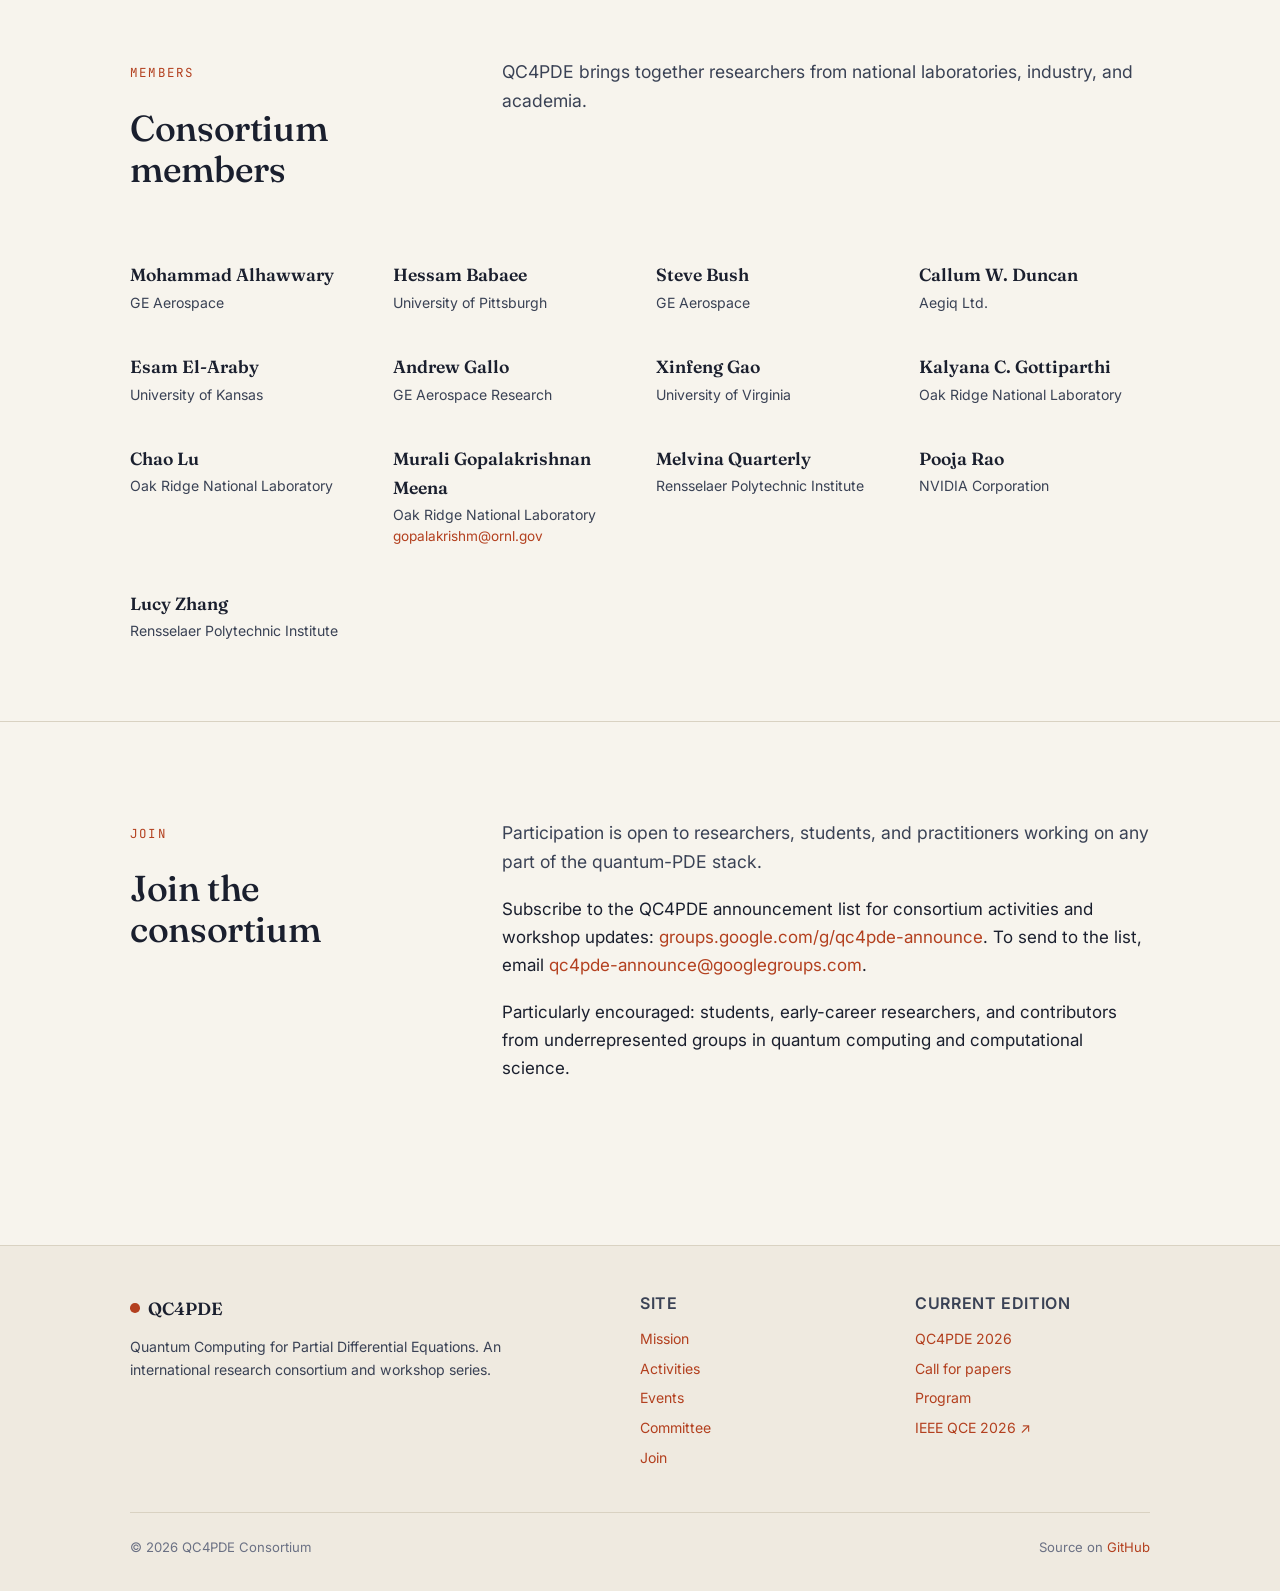
==== commit effc9e75: "Reframe site as QC4PDE Consortium; add full QCE 2026 schedule - index.html: rebranded as consortium " ====
--- a/index.html
+++ b/index.html
@@ -3,10 +3,10 @@
 <head>
 <meta charset="UTF-8">
 <meta name="viewport" content="width=device-width, initial-scale=1.0">
-<title>QC4PDE — Quantum Computing for PDEs</title>
-<meta name="description" content="An international workshop series on quantum algorithms for partial differential equations.">
-<meta property="og:title" content="QC4PDE — Quantum Computing for PDEs">
-<meta property="og:description" content="An international workshop series on quantum algorithms for partial differential equations.">
+<title>QC4PDE Consortium — Quantum Computing for PDEs</title>
+<meta name="description" content="An international research consortium on quantum algorithms for partial differential equations.">
+<meta property="og:title" content="QC4PDE Consortium">
+<meta property="og:description" content="An international research consortium on quantum algorithms for partial differential equations.">
 <meta property="og:type" content="website">
 <link rel="stylesheet" href="assets/css/style.css">
 </head>
@@ -16,10 +16,11 @@
   <div class="wrap">
     <a href="index.html" class="brand"><span class="brand-mark"></span>QC4PDE</a>
     <nav class="primary">
-      <a href="#about">About</a>
-      <a href="events/index.html">Events</a> 
-      <a href="#organizers">Organizers</a>
-      <a href="#community">Community</a>
+      <a href="#mission">Mission</a>
+      <a href="#activities">Activities</a>
+      <a href="events/index.html">Events</a>
+      <a href="#committee">Members</a>
+      <a href="#join">Join</a>
     </nav>
   </div>
 </header>
@@ -28,31 +29,30 @@
 
 <section class="hero">
   <div class="wrap">
-    <span class="eyebrow">Workshop Series · Est. 2026</span>
+    <span class="eyebrow">Research Consortium · Est. 2026</span>
     <h1>Quantum Computing<br>for Partial<br>Differential Equations</h1>
     <p class="hero-deck">
-      An international workshop series uniting researchers across algorithms, software, hardware, and domain sciences to chart a realistic path toward scalable quantum-PDE solvers.
+      An international consortium connecting quantum-algorithm developers with domain scientists to establish where quantum PDE solvers can deliver practical utility, and what it will take to get there.
     </p>
     <div class="cta-row">
-      <a class="btn" href="events/2026-qce/index.html">QC4PDE 2026 →</a>
-      <a class="btn btn-outline" href="#community">Join the working group</a>
+      <a class="btn" href="#join">Join the consortium →</a>
+      <a class="btn btn-outline" href="events/2026-qce/index.html">QC4PDE 2026 workshop</a>
     </div>
     <div class="hero-meta">
       <div>
-        <span class="label">Current edition</span>
-        <span class="value">QCE 2026 · Toronto</span>
-      </div>
-      <div>
-        <span class="label">Format</span>
-        <span class="value">Full-day · hybrid</span>
-      </div>
-      <div>
-        <span class="label">Audience</span>
-        <span class="value">Academia · labs · industry</span>
-      </div>
-    </div>
-
-    <!-- decorative wave -->
+        <span class="label">Founded</span>
+        <span class="value">2026</span>
+      </div>
+      <div>
+        <span class="label">Members</span>
+        <span class="value">13 researchers · 9 institutions</span>
+      </div>
+      <div>
+        <span class="label">Next gathering</span>
+        <span class="value">IEEE QCE 2026 · Toronto, Sept 13</span>
+      </div>
+    </div>
+
     <svg class="hero-wave" viewBox="0 0 600 400" xmlns="http://www.w3.org/2000/svg" aria-hidden="true">
       <g fill="none" stroke="#1a1f2e" stroke-width="0.6">
         <path d="M0 200 Q 75 80, 150 200 T 300 200 T 450 200 T 600 200" />
@@ -66,10 +66,10 @@
   </div>
 </section>
 
-<section id="about">
-  <div class="wrap">
-    <div class="two-col">
-      <div><span class="eyebrow">About</span><h2>Why this workshop</h2></div>
+<section id="mission">
+  <div class="wrap">
+    <div class="two-col">
+      <div><span class="eyebrow">Mission</span><h2>Why a consortium</h2></div>
       <div>
         <p class="lead">
           Solving partial differential equations is among the most computationally demanding tasks in science and engineering — underpinning everything from turbulent-flow simulation and structural design to climate modeling and drug discovery.
@@ -78,7 +78,7 @@
           Recent years have seen rapid progress in quantum algorithms tailored to PDEs: quantum linear solvers, Hamiltonian-encoding methods, tensor-network approaches, and quantum stochastic PDE solvers. While encouraging, significant challenges remain in achieving practical quantum advantage — state preparation, readout overhead, circuit depth, and the transition from NISQ devices to fault-tolerant approaches.
         </p>
         <p>
-          QC4PDE brings together experts spanning <strong>applications, algorithms, software, and hardware</strong> to surface open challenges, forge new collaborations, and build a lasting community dedicated to advancing quantum-PDE solvers toward real-world utility.
+          Progress so far has come from isolated groups working on different equations, encodings, and hardware. The QC4PDE Consortium brings together experts spanning <strong>applications, algorithms, software, and hardware</strong> to turn those efforts into a shared, measurable research agenda.
         </p>
       </div>
     </div>
@@ -121,12 +121,39 @@
   </div>
 </section>
 
+<section id="activities">
+  <div class="wrap">
+    <div class="two-col">
+      <div><span class="eyebrow">Activities</span><h2>What we do</h2></div>
+      <div></div>
+    </div>
+    <div class="topic-grid">
+      <div class="topic">
+        <h3>Community roadmap</h3>
+        <p>Identifying the algorithmic, hardware, and software milestones required for practical quantum utility in PDE solving.</p>
+      </div>
+      <div class="topic">
+        <h3>Shared benchmarks</h3>
+        <p>Defining benchmark problems at engineering-relevant scales so groups can compare methods reproducibly.</p>
+      </div>
+      <div class="topic">
+        <h3>Workshops &amp; gatherings</h3>
+        <p>An annual workshop at IEEE Quantum Week, plus sessions at other venues throughout the year.</p>
+      </div>
+      <div class="topic">
+        <h3>Collaborations</h3>
+        <p>Connecting domain-science groups with quantum-algorithm developers through joint publications, open-source tools, and proposals.</p>
+      </div>
+    </div>
+  </div>
+</section>
+
 <section id="events">
   <div class="wrap">
     <div class="two-col">
       <div><span class="eyebrow">Events</span><h2>Workshops &amp; gatherings</h2></div>
       <div>
-        <p class="lead">QC4PDE convenes annually at <a href="https://qce.quantum.ieee.org/">IEEE Quantum Week</a> and at other venues throughout the year.</p>
+        <p class="lead">The consortium convenes annually at <a href="https://qce.quantum.ieee.org/">IEEE Quantum Week</a> and at other venues throughout the year.</p>
 
         <div class="callout">
           <p><strong>Current event:</strong> <a href="events/2026-qce/index.html">QC4PDE @ IEEE QCE 2026</a> — September 13, 2026, Toronto.</p>
@@ -138,79 +165,84 @@
   </div>
 </section>
 
-<section id="organizers">
-  <div class="wrap">
-    <div class="two-col">
-      <div><span class="eyebrow">Organizers</span><h2>Steering committee</h2></div>
-      <div>
-        <p class="lead">QC4PDE is organized by a coalition of researchers from national laboratories, industry, and academia.</p>
+<section id="committee">
+  <div class="wrap">
+    <div class="two-col">
+      <div><span class="eyebrow">Members</span><h2>Consortium members</h2></div>
+      <div>
+        <p class="lead">QC4PDE brings together researchers from national laboratories, industry, and academia.</p>
       </div>
     </div>
 
     <div class="people">
       <div class="person">
-        <!-- <div class="role">Main contact</div> -->
+        <div class="name">Mohammad Alhawwary</div>
+        <div class="affil">GE Aerospace</div>
+      </div>
+      <div class="person">
+        <div class="name">Hessam Babaee</div>
+        <div class="affil">University of Pittsburgh</div>
+      </div>
+      <div class="person">
+        <div class="name">Steve Bush</div>
+        <div class="affil">GE Aerospace</div>
+      </div>
+      <div class="person">
+        <div class="name">Callum W. Duncan</div>
+        <div class="affil">Aegiq Ltd.</div>
+      </div>
+      <div class="person">
+        <div class="name">Esam El-Araby</div>
+        <div class="affil">University of Kansas</div>
+      </div>
+      <div class="person">
+        <div class="name">Andrew Gallo</div>
+        <div class="affil">GE Aerospace Research</div>
+      </div>
+      <div class="person">
+        <div class="name">Xinfeng Gao</div>
+        <div class="affil">University of Virginia</div>
+      </div>
+      <div class="person">
+        <div class="name">Kalyana C. Gottiparthi</div>
+        <div class="affil">Oak Ridge National Laboratory</div>
+      </div>
+      <div class="person">
+        <div class="name">Chao Lu</div>
+        <div class="affil">Oak Ridge National Laboratory</div>
+      </div>
+      <div class="person">
         <div class="name">Murali Gopalakrishnan Meena</div>
         <div class="affil">Oak Ridge National Laboratory</div>
         <a href="mailto:gopalakrishm@ornl.gov">gopalakrishm@ornl.gov</a>
       </div>
       <div class="person">
-        <!-- <div class="role">Co-organizer</div> -->
+        <div class="name">Melvina Quarterly</div>
+        <div class="affil">Rensselaer Polytechnic Institute</div>
+      </div>
+      <div class="person">
         <div class="name">Pooja Rao</div>
         <div class="affil">NVIDIA Corporation</div>
       </div>
       <div class="person">
-        <!-- <div class="role">Co-organizer</div> -->
-        <div class="name">Hessam Babaee</div>
-        <div class="affil">University of Pittsburgh</div>
-      </div>
-      <div class="person">
-        <!-- <div class="role">Co-organizer</div> -->
-        <div class="name">Callum W. Duncan</div>
-        <div class="affil">Aegiq Ltd.</div>
-      </div>
-      <div class="person">
-        <!-- <div class="role">Co-organizer</div> -->
-        <div class="name">Esam El-Araby</div>
-        <div class="affil">University of Kansas</div>
-      </div>
-      <div class="person">
-        <!-- <div class="role">Co-organizer</div> -->
-        <div class="name">Andrew Gallo</div>
-        <div class="affil">GE Aerospace Research</div>
-      </div>
-      <div class="person">
-        <!-- <div class="role">Co-organizer</div> -->
-        <div class="name">Kalyana C. Gottiparthi</div>
-        <div class="affil">Oak Ridge National Laboratory</div>
-      </div>
-      <div class="person">
-        <!-- <div class="role">Co-organizer</div> -->
-        <div class="name">Chao Lu</div>
-        <div class="affil">Oak Ridge National Laboratory</div>
-      </div>
-    </div>
-  </div>
-</section>
-
-<section id="community">
-  <div class="wrap">
-    <div class="two-col">
-      <div><span class="eyebrow">Community</span><h2>Beyond the workshop</h2></div>
+        <div class="name">Lucy Zhang</div>
+        <div class="affil">Rensselaer Polytechnic Institute</div>
+      </div>
+    </div>
+  </div>
+</section>
+
+<section id="join">
+  <div class="wrap">
+    <div class="two-col">
+      <div><span class="eyebrow">Join</span><h2>Join the consortium</h2></div>
       <div>
         <p class="lead">
-          QC4PDE is more than an annual meeting. We are building a sustained working group around quantum-PDE algorithms and applications.
-        </p>
-
-        <h3 style="margin-top:2.5rem;">What we&rsquo;re building</h3>
-        <p>
-          A draft community roadmap identifying the algorithmic, hardware, and software milestones required for practical quantum utility in PDE solving. Shared benchmark problems at engineering-relevant scales to enable reproducible cross-group comparisons. New collaborations between domain-science groups and quantum-algorithm developers — joint publications, open-source tools, and grant proposals.
-        </p>
-
-        <div class="callout">
-          <p><strong>Join the working group.</strong> Subscribe to the QC4PDE announcement list for workshop updates and working group activities: <a href="https://groups.google.com/g/qc4pde-announce" rel="noopener">groups.google.com/g/qc4pde-announce</a>. To send to the list, email <a href="mailto:qc4pde-announce@googlegroups.com">qc4pde-announce@googlegroups.com</a>.</p>
-        </div>
-
+          Participation is open to researchers, students, and practitioners working on any part of the quantum-PDE stack.
+        </p>
+        <p>
+          Subscribe to the QC4PDE announcement list for consortium activities and workshop updates: <a href="https://groups.google.com/g/qc4pde-announce" rel="noopener">groups.google.com/g/qc4pde-announce</a>. To send to the list, email <a href="mailto:qc4pde-announce@googlegroups.com">qc4pde-announce@googlegroups.com</a>.
+        </p>
         <p>
           Particularly encouraged: students, early-career researchers, and contributors from underrepresented groups in quantum computing and computational science.
         </p>
@@ -226,15 +258,16 @@
     <div class="foot-grid">
       <div>
         <div class="brand" style="font-size:1.1rem;"><span class="brand-mark"></span>QC4PDE</div>
-        <p style="margin-top:0.75rem; max-width:32em;">Quantum Computing for Partial Differential Equations: Algorithms, Applications, and Challenges. An international workshop series and working group.</p>
+        <p style="margin-top:0.75rem; max-width:32em;">Quantum Computing for Partial Differential Equations. An international research consortium and workshop series.</p>
       </div>
       <div>
         <h4>Site</h4>
         <ul>
-          <li><a href="#about">About</a></li>
-          <li><a href="#events">Events</a></li>
-          <li><a href="#organizers">Organizers</a></li>
-          <li><a href="#community">Community</a></li>
+          <li><a href="#mission">Mission</a></li>
+          <li><a href="#activities">Activities</a></li>
+          <li><a href="events/index.html">Events</a></li>
+          <li><a href="#committee">Committee</a></li>
+          <li><a href="#join">Join</a></li>
         </ul>
       </div>
       <div>
@@ -248,7 +281,7 @@
       </div>
     </div>
     <div class="copyright">
-      <span>© 2026 QC4PDE Workshop Organizers</span>
+      <span>© 2026 QC4PDE Consortium</span>
       <span>Source on <a href="https://github.com/qc4pde/qc4pde.github.io">GitHub</a></span>
     </div>
   </div>
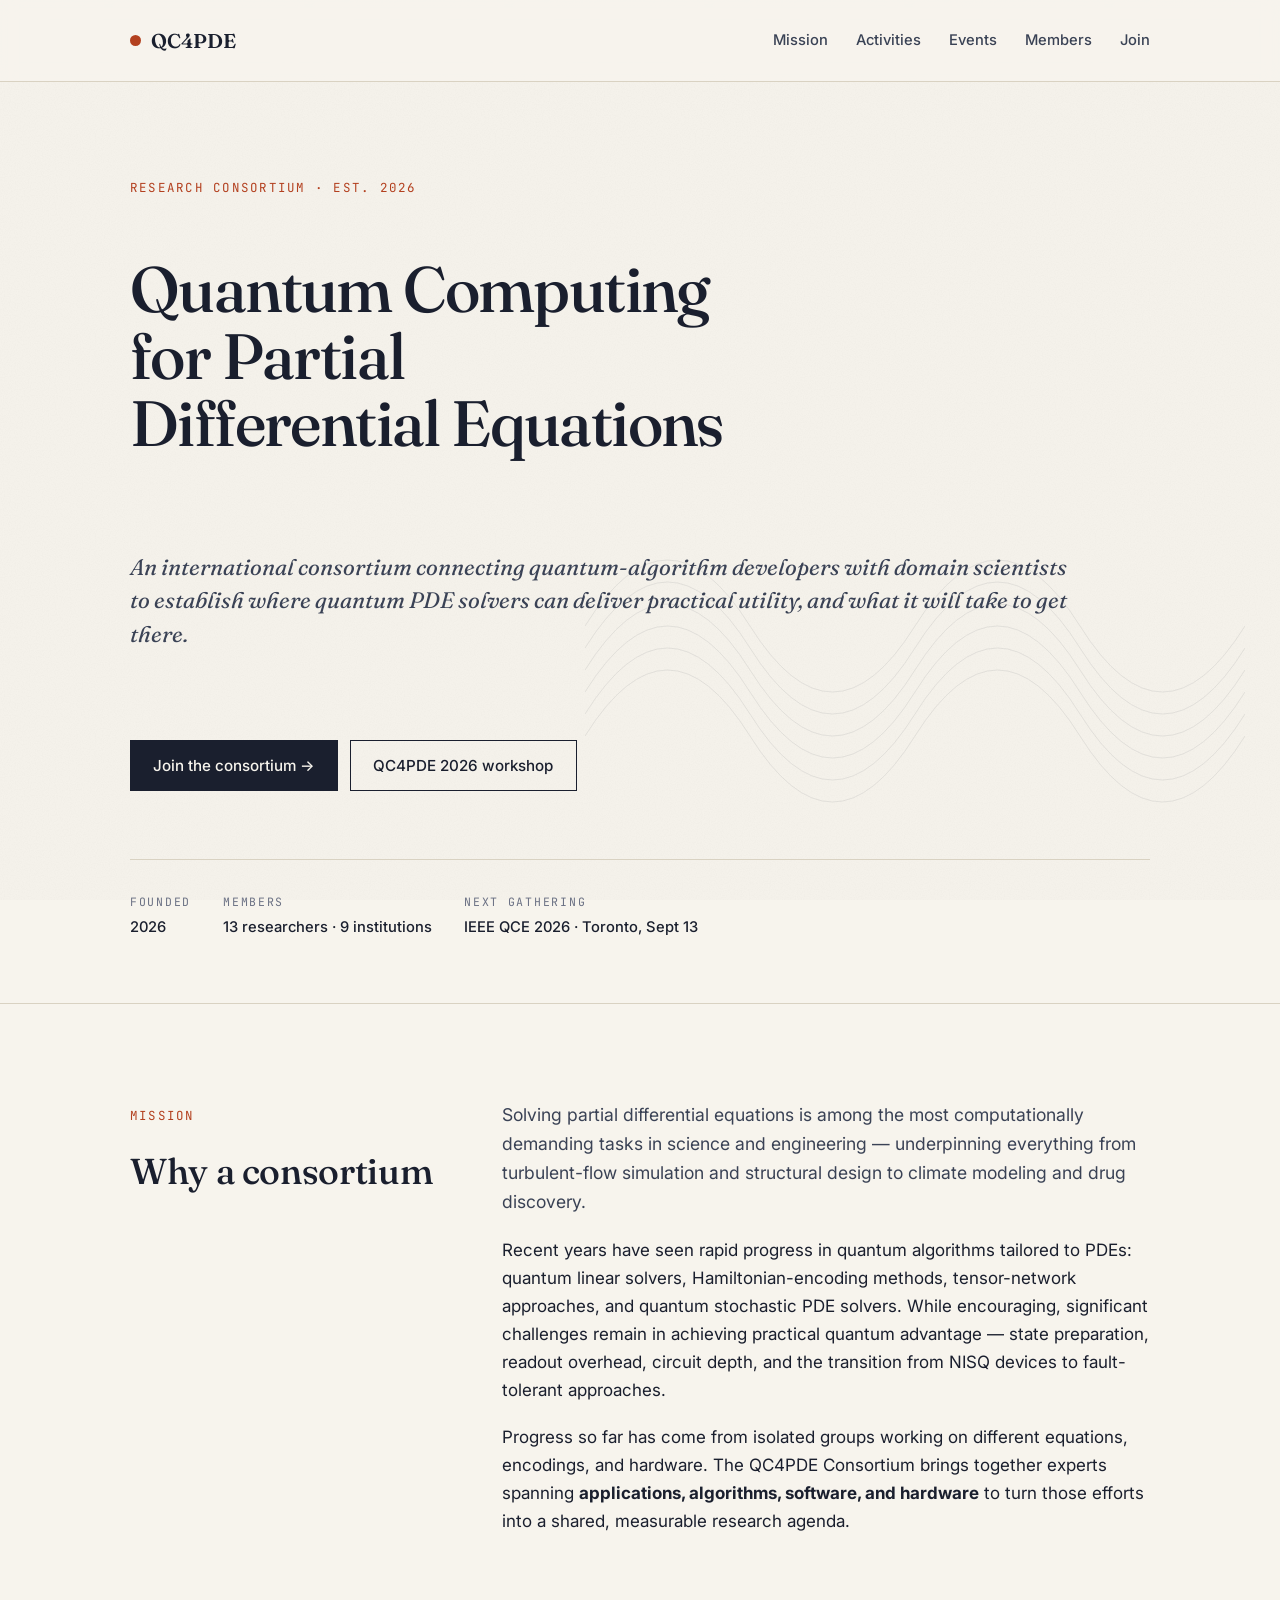
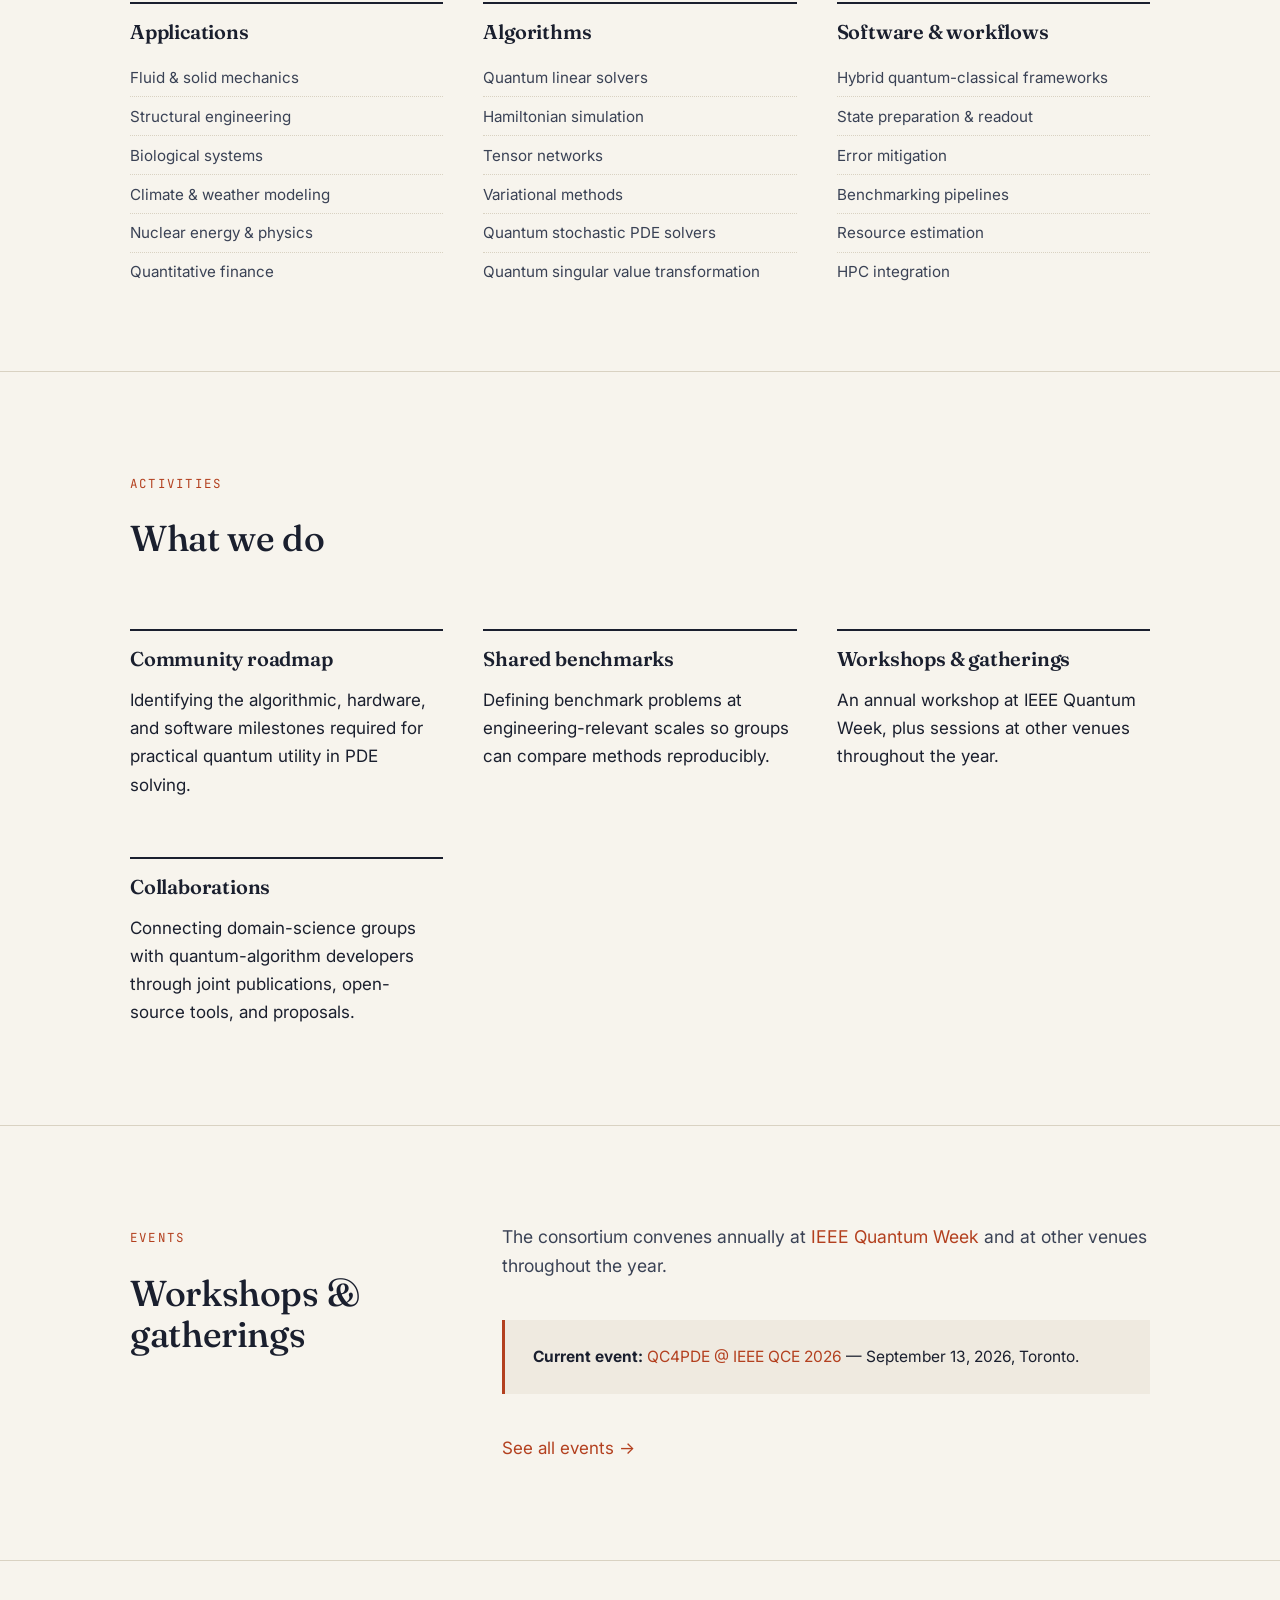
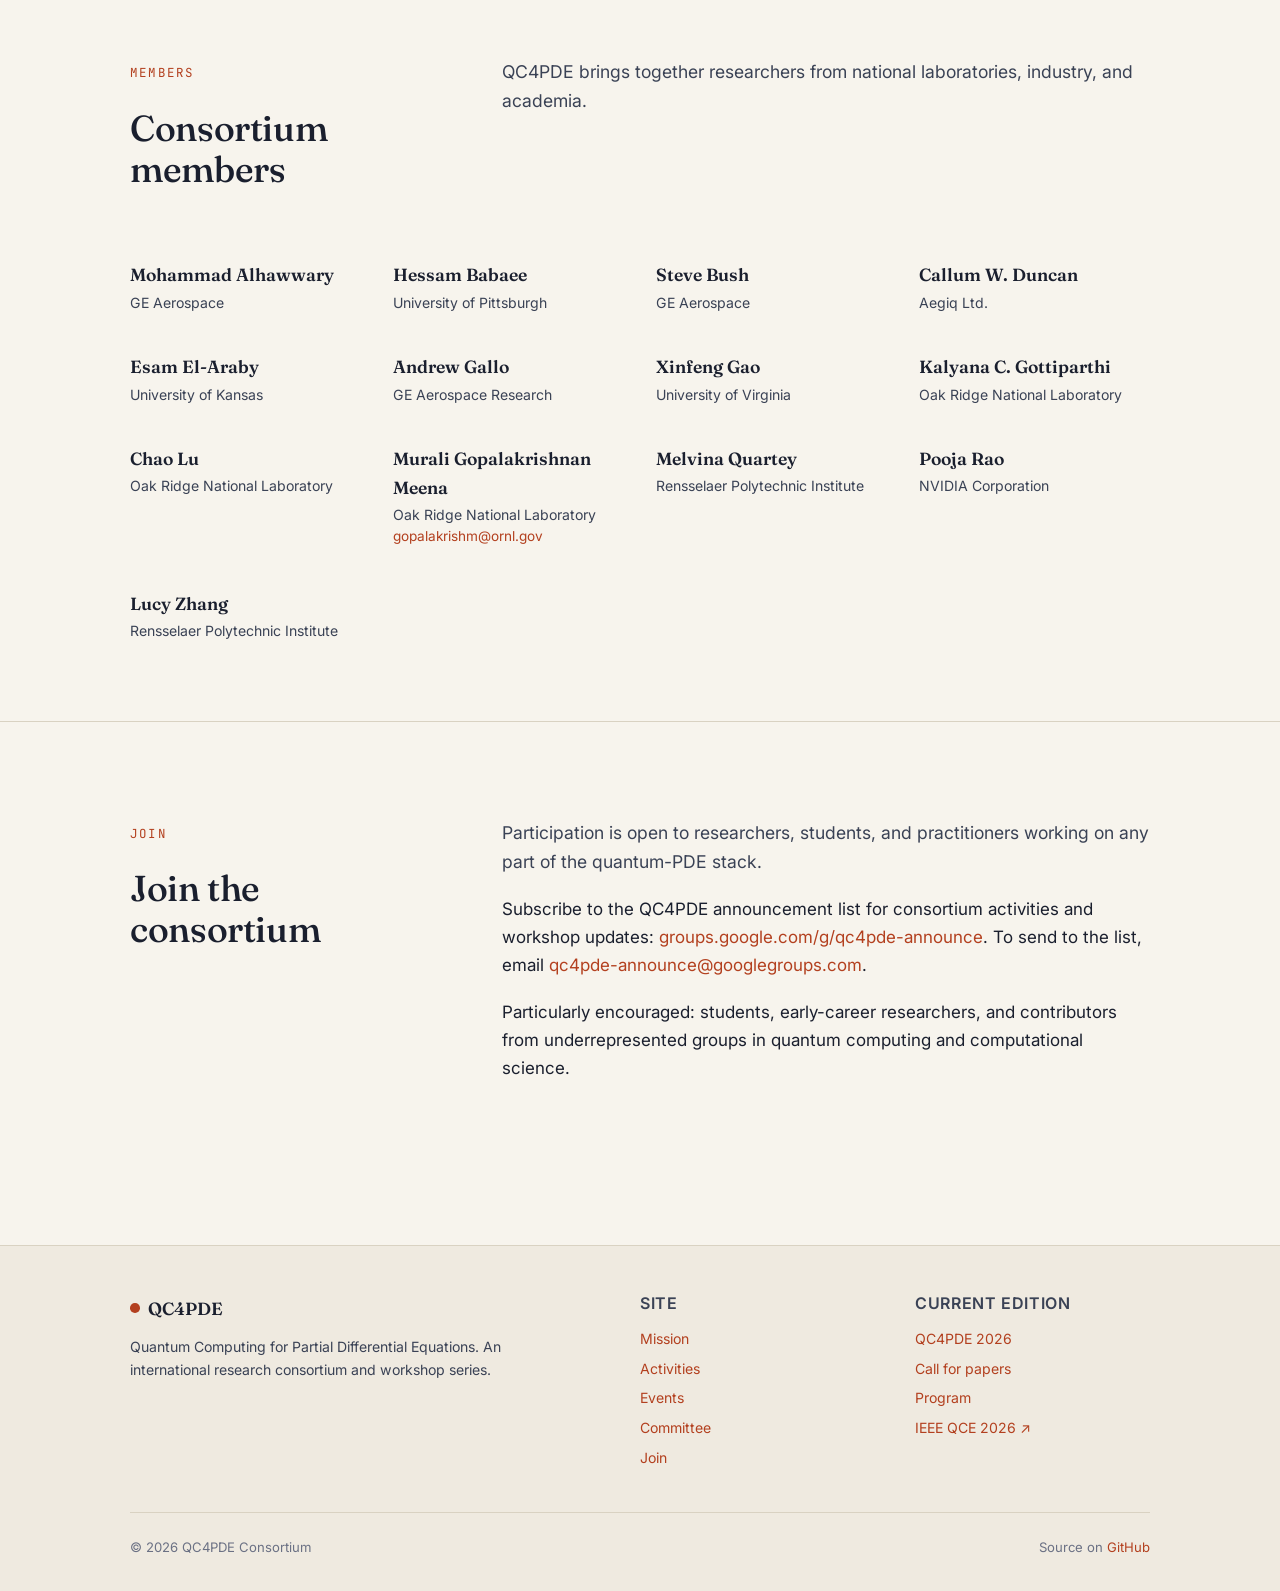
==== commit 4d20140b: "Fix spelling of Melvina Quartey's last name Co-Authored-By: Claude Sonnet 4.6 <noreply@anthropic.com" ====
--- a/index.html
+++ b/index.html
@@ -217,7 +217,7 @@
         <a href="mailto:gopalakrishm@ornl.gov">gopalakrishm@ornl.gov</a>
       </div>
       <div class="person">
-        <div class="name">Melvina Quarterly</div>
+        <div class="name">Melvina Quartey</div>
         <div class="affil">Rensselaer Polytechnic Institute</div>
       </div>
       <div class="person">
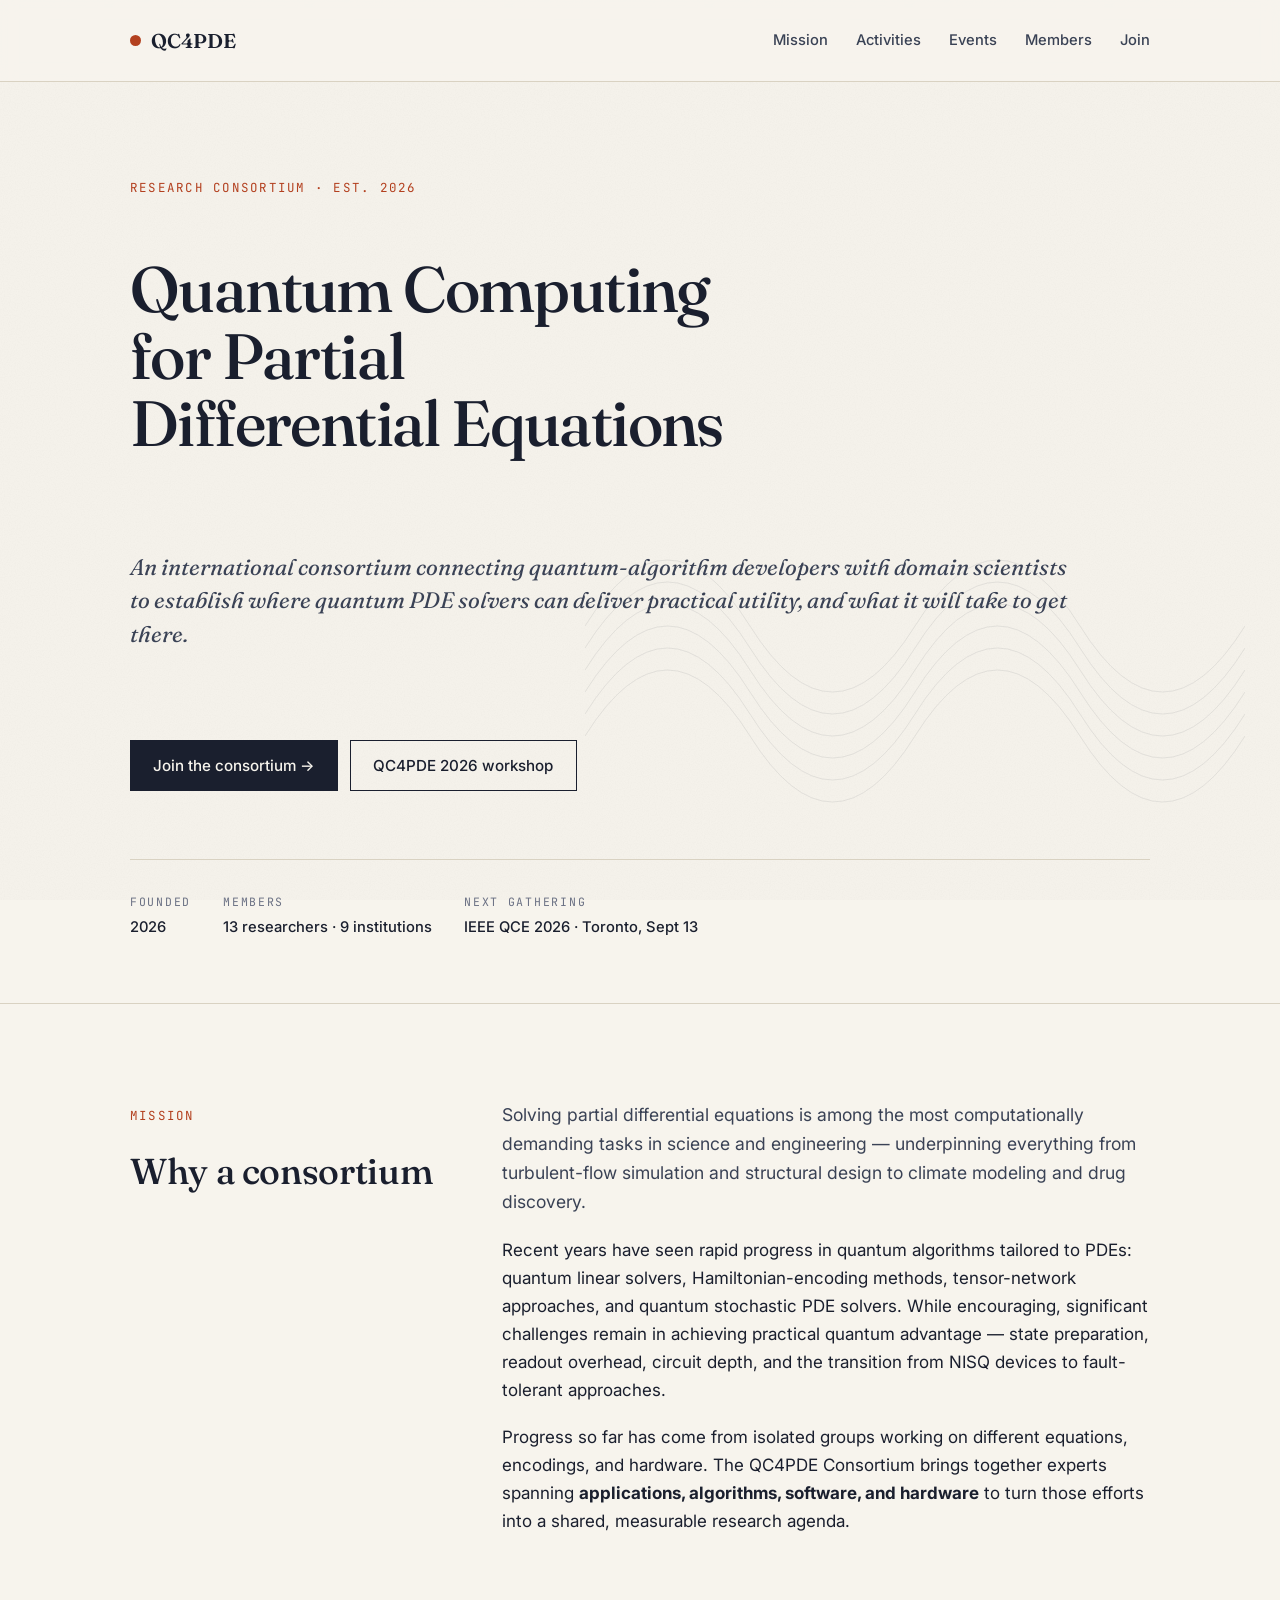
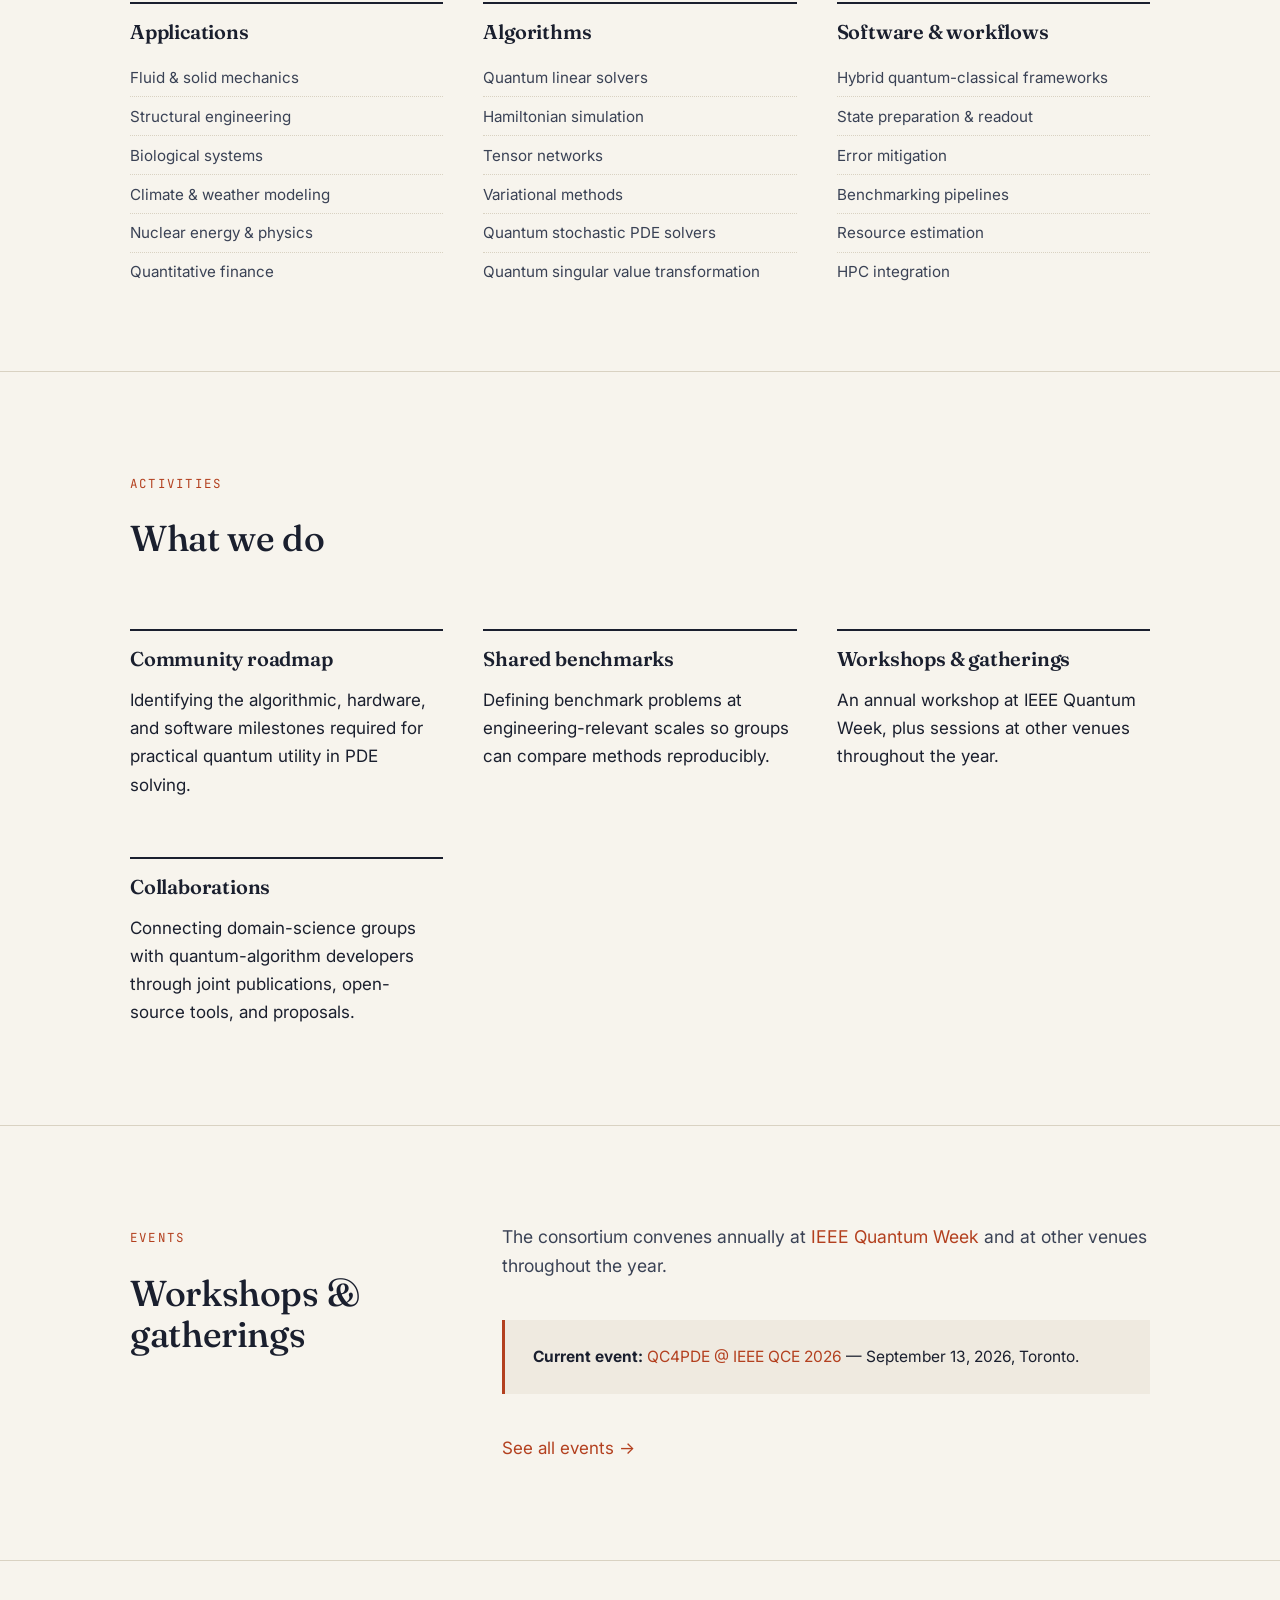
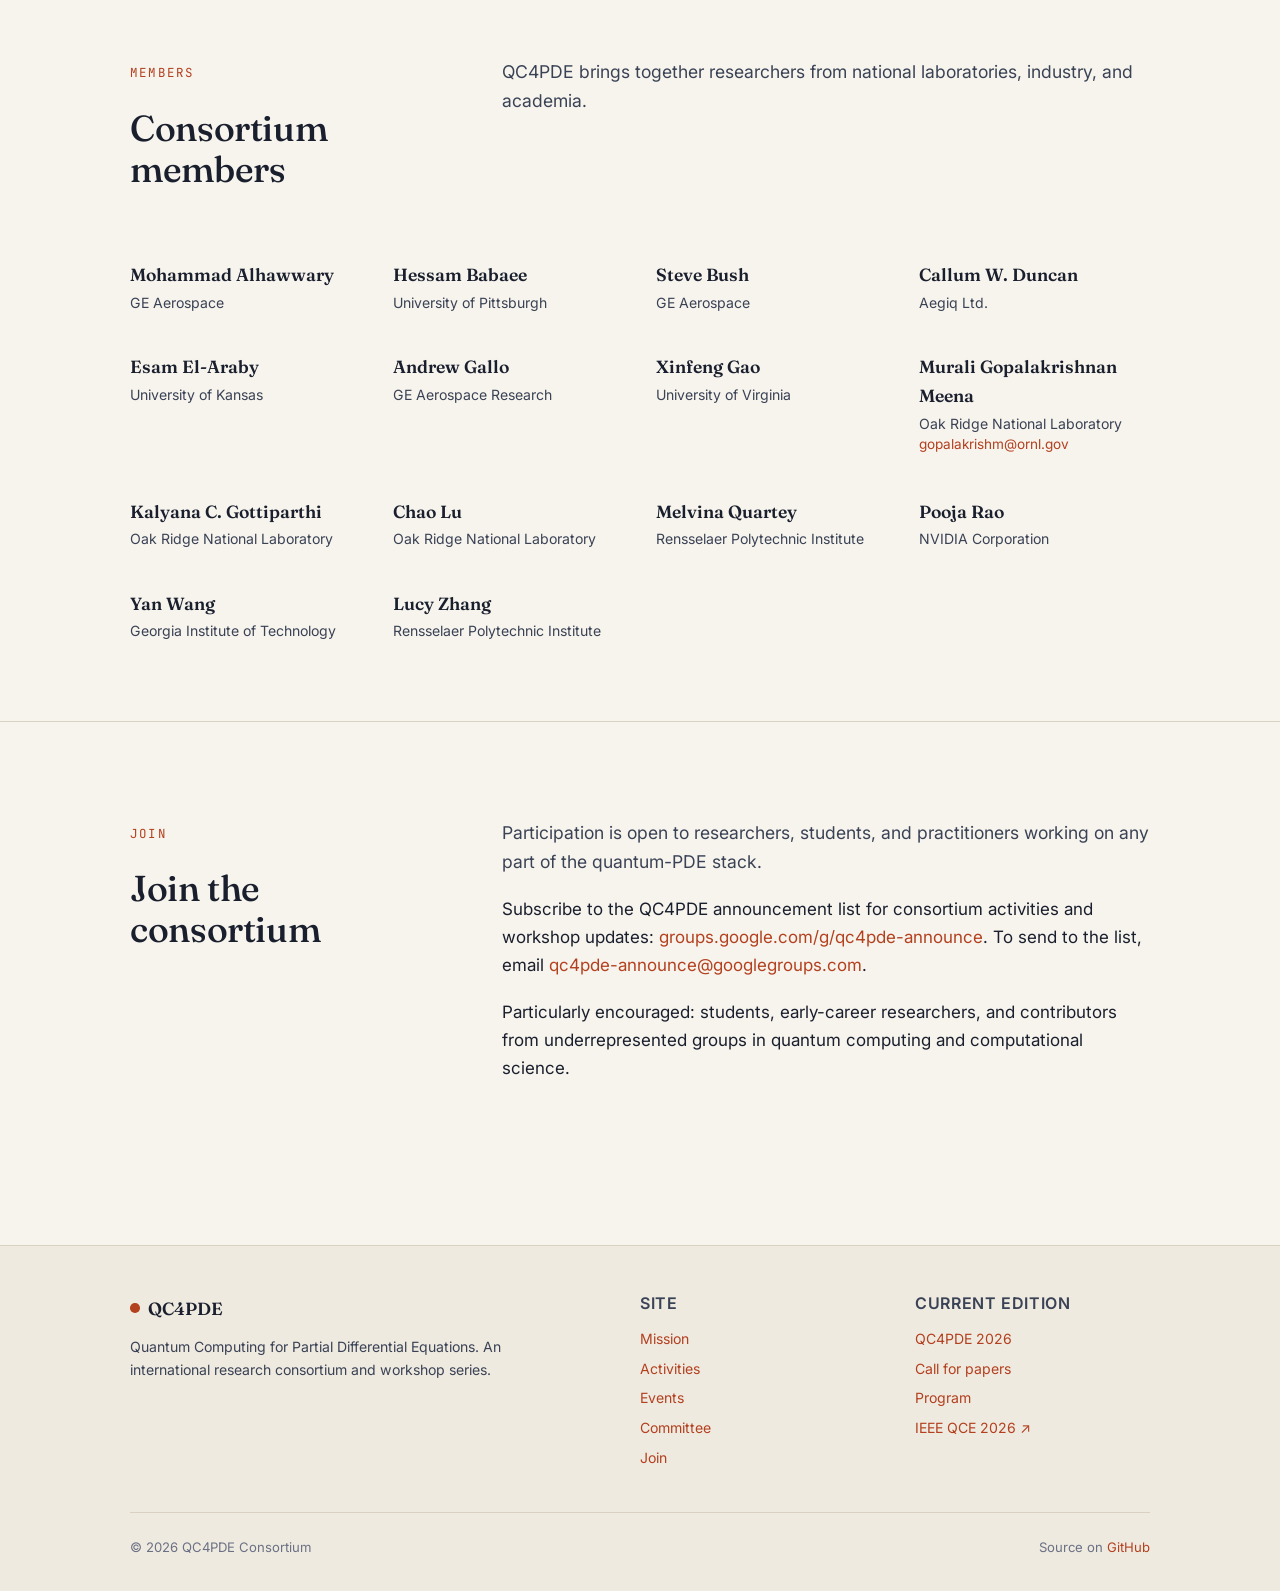
==== commit 152fd73a: "Minor updates" ====
--- a/index.html
+++ b/index.html
@@ -204,25 +204,29 @@
         <div class="affil">University of Virginia</div>
       </div>
       <div class="person">
-        <div class="name">Kalyana C. Gottiparthi</div>
-        <div class="affil">Oak Ridge National Laboratory</div>
-      </div>
-      <div class="person">
-        <div class="name">Chao Lu</div>
-        <div class="affil">Oak Ridge National Laboratory</div>
-      </div>
-      <div class="person">
         <div class="name">Murali Gopalakrishnan Meena</div>
         <div class="affil">Oak Ridge National Laboratory</div>
         <a href="mailto:gopalakrishm@ornl.gov">gopalakrishm@ornl.gov</a>
       </div>
       <div class="person">
+        <div class="name">Kalyana C. Gottiparthi</div>
+        <div class="affil">Oak Ridge National Laboratory</div>
+      </div>
+      <div class="person">
+        <div class="name">Chao Lu</div>
+        <div class="affil">Oak Ridge National Laboratory</div>
+      </div>
+      <div class="person">
         <div class="name">Melvina Quartey</div>
         <div class="affil">Rensselaer Polytechnic Institute</div>
       </div>
       <div class="person">
         <div class="name">Pooja Rao</div>
         <div class="affil">NVIDIA Corporation</div>
+      </div>
+      <div class="person">
+        <div class="name">Yan Wang</div>
+        <div class="affil">Georgia Institute of Technology</div>
       </div>
       <div class="person">
         <div class="name">Lucy Zhang</div>
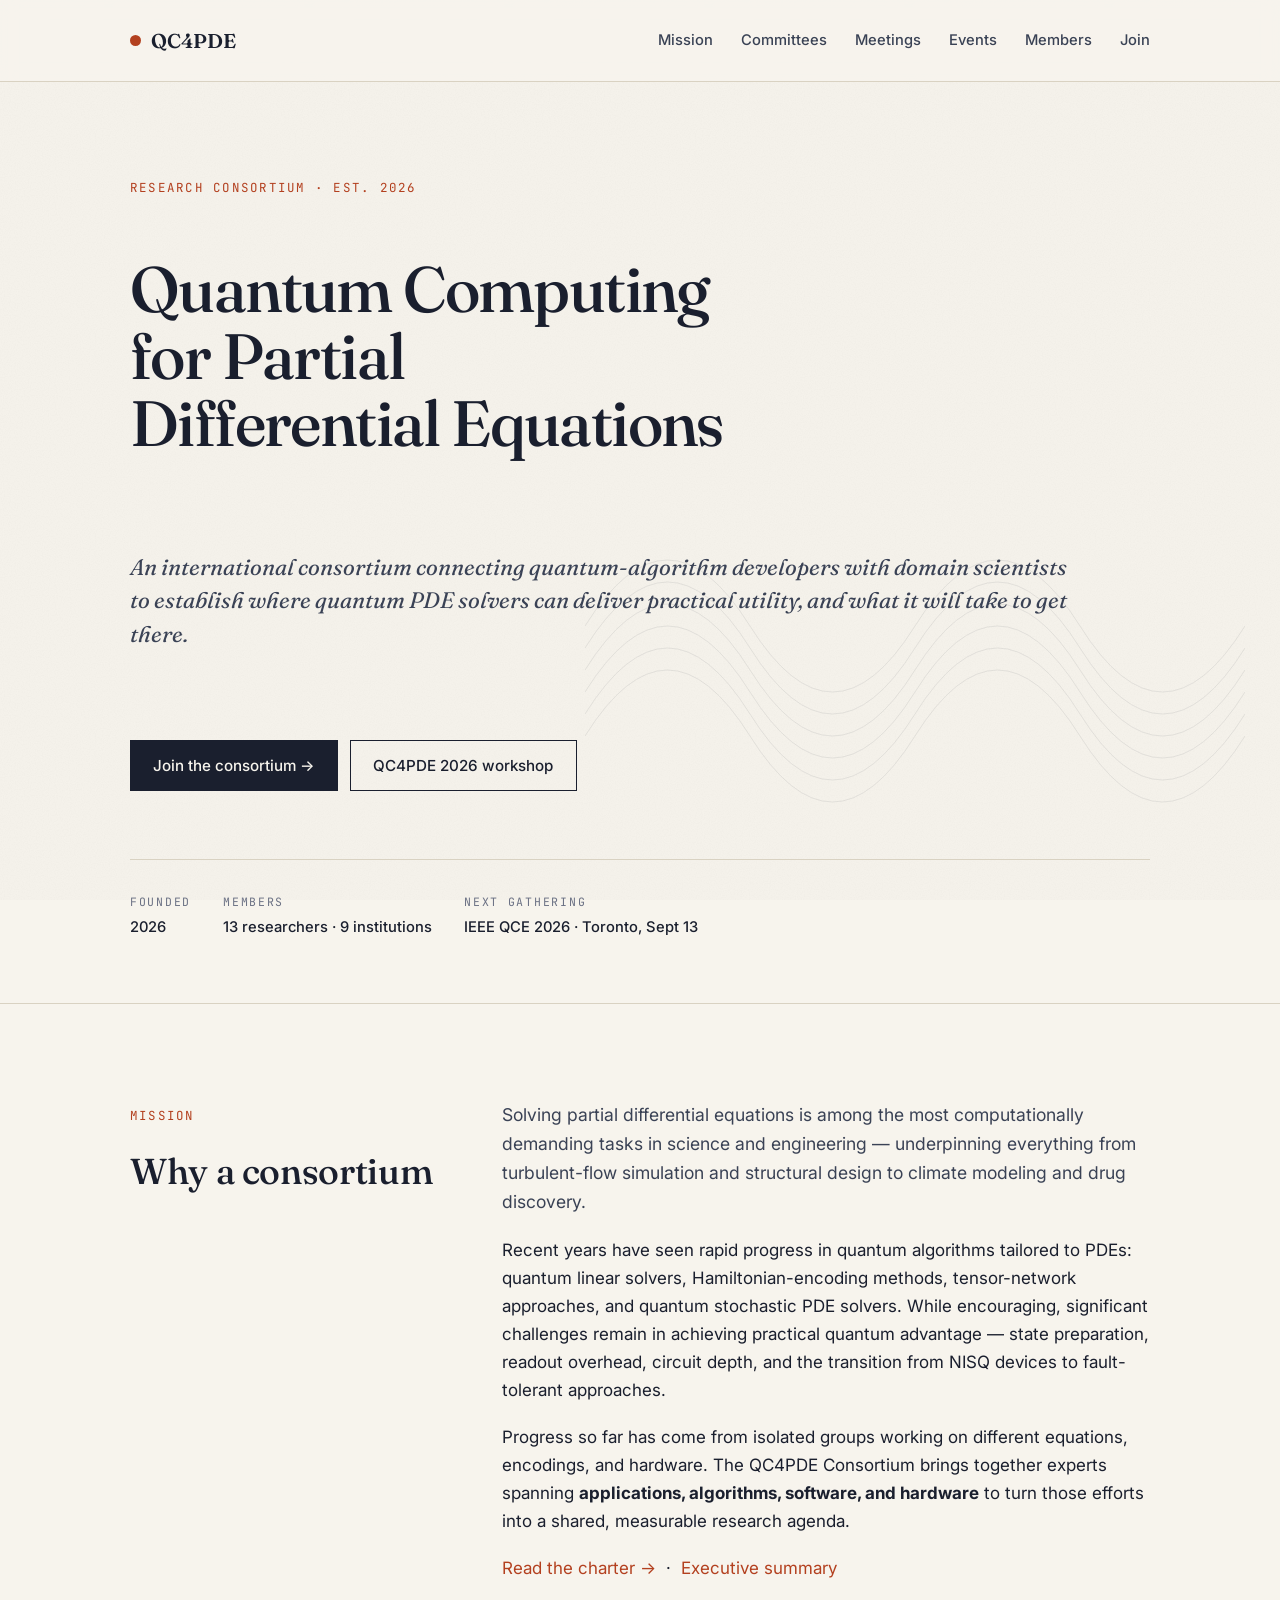
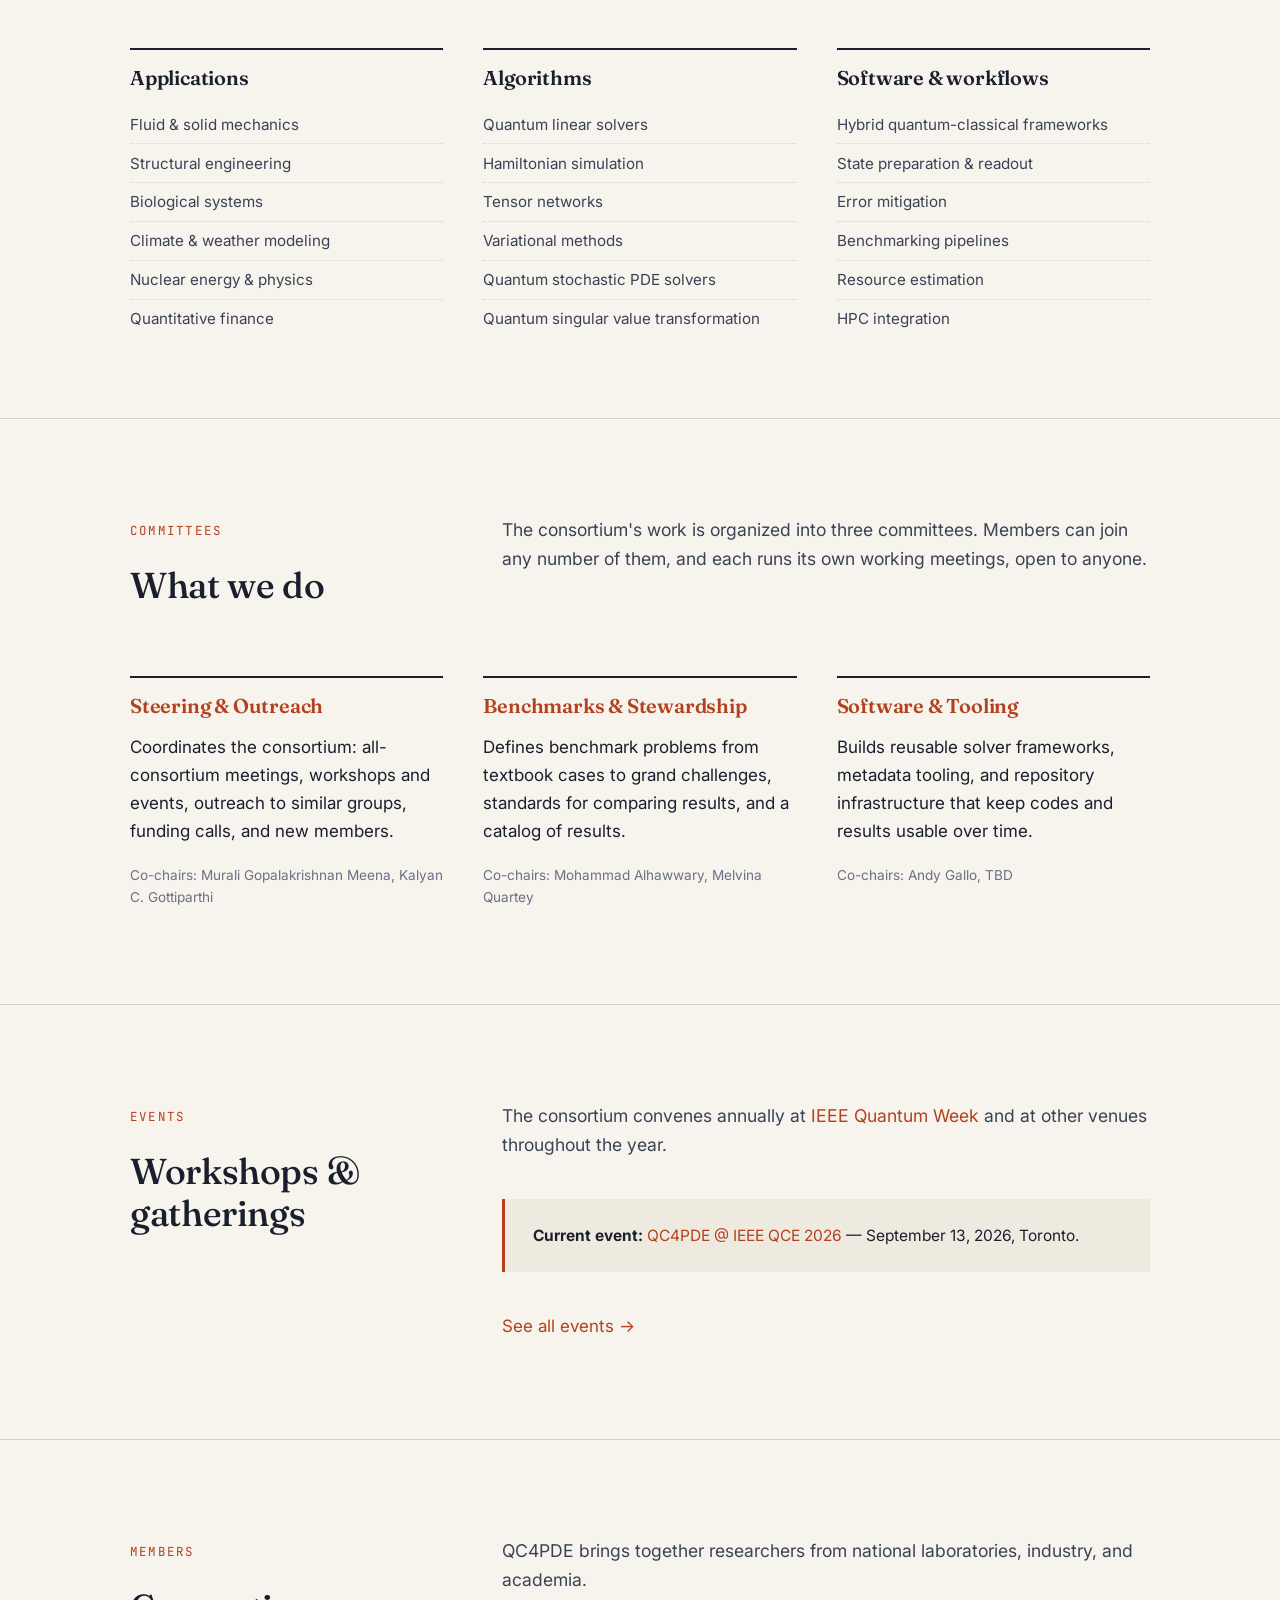
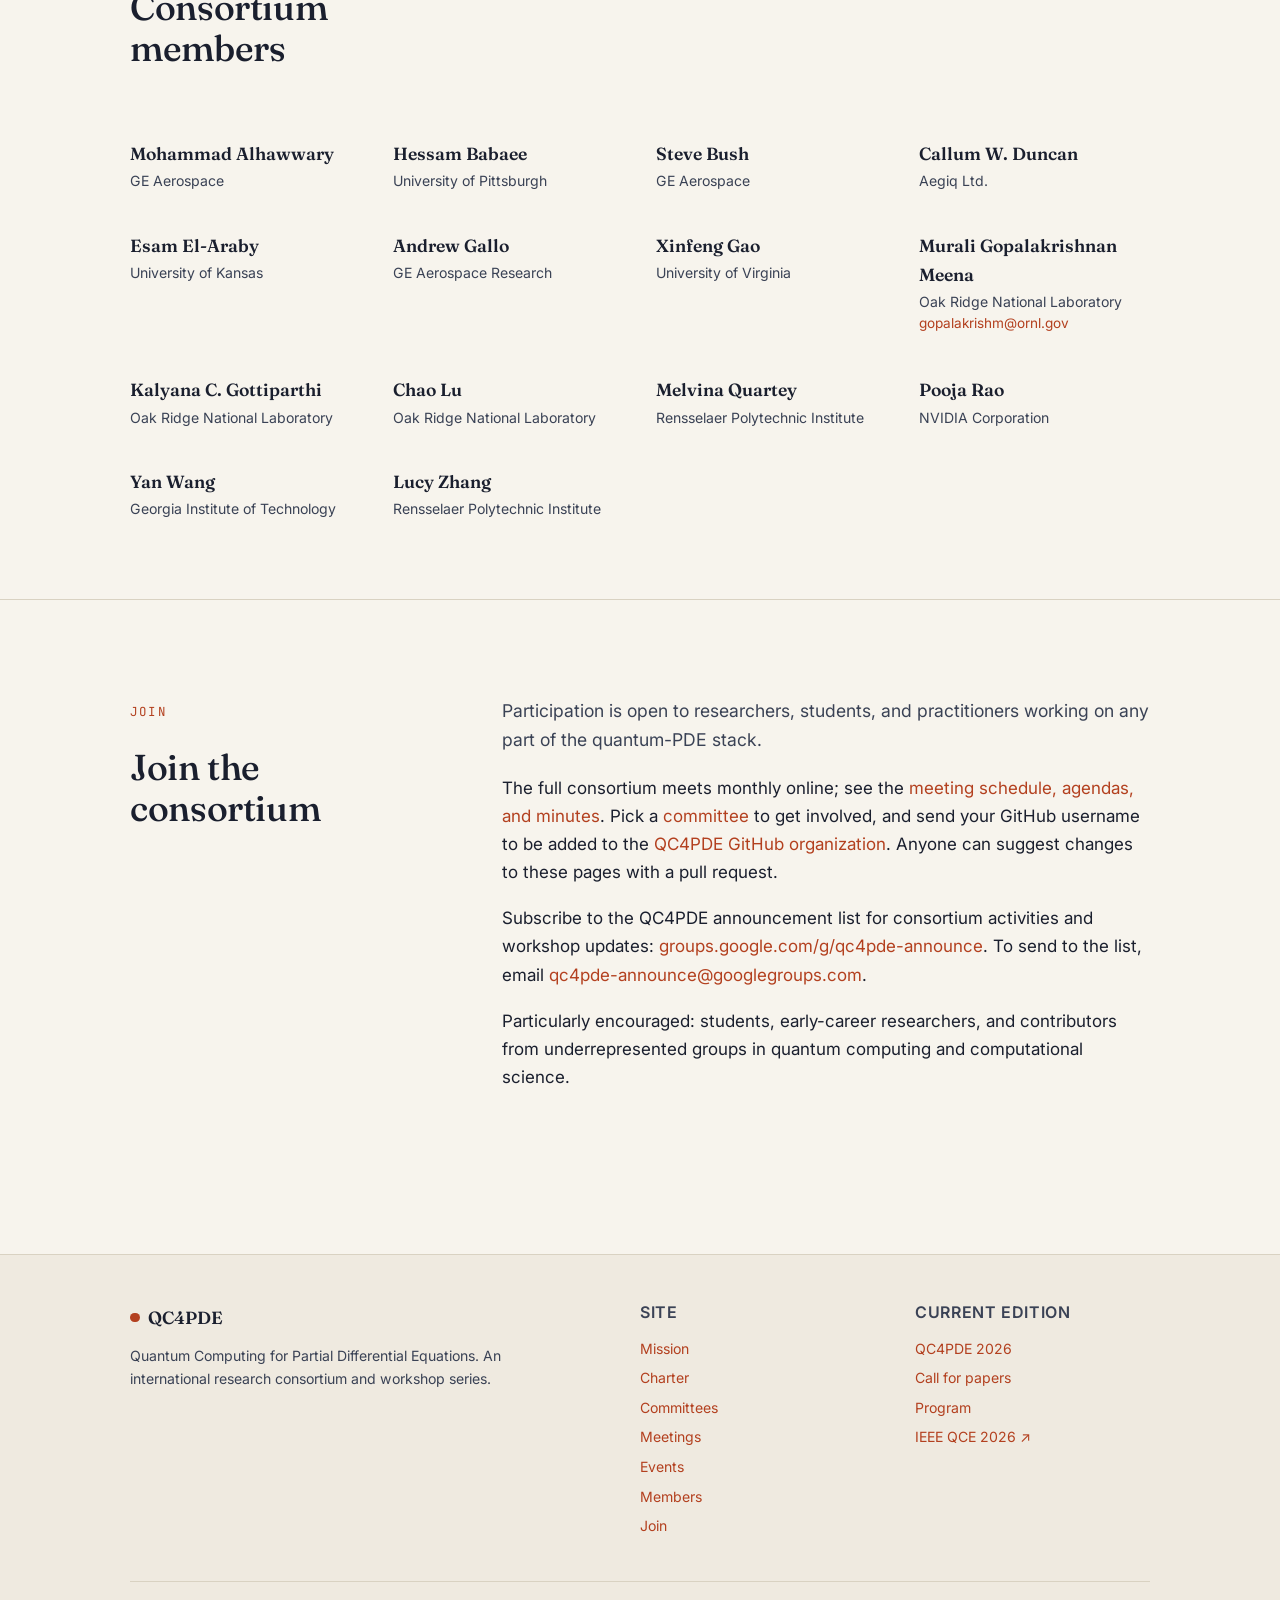
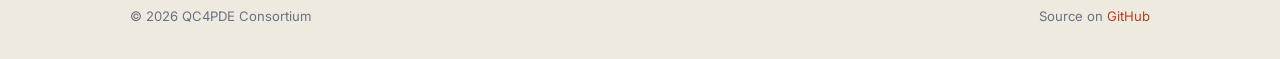
==== commit 280112ab: "Merge consortium pages into the main site - Move proposed/ pages to permanent paths: charter/, commi" ====
--- a/index.html
+++ b/index.html
@@ -17,9 +17,10 @@
     <a href="index.html" class="brand"><span class="brand-mark"></span>QC4PDE</a>
     <nav class="primary">
       <a href="#mission">Mission</a>
-      <a href="#activities">Activities</a>
+      <a href="#committees">Committees</a>
+      <a href="meetings/">Meetings</a>
       <a href="events/index.html">Events</a>
-      <a href="#committee">Members</a>
+      <a href="#members">Members</a>
       <a href="#join">Join</a>
     </nav>
   </div>
@@ -80,6 +81,9 @@
         <p>
           Progress so far has come from isolated groups working on different equations, encodings, and hardware. The QC4PDE Consortium brings together experts spanning <strong>applications, algorithms, software, and hardware</strong> to turn those efforts into a shared, measurable research agenda.
         </p>
+        <p>
+          <a href="charter/">Read the charter →</a> &nbsp;·&nbsp; <a href="charter/summary.html">Executive summary</a>
+        </p>
       </div>
     </div>
 
@@ -121,28 +125,29 @@
   </div>
 </section>
 
-<section id="activities">
-  <div class="wrap">
-    <div class="two-col">
-      <div><span class="eyebrow">Activities</span><h2>What we do</h2></div>
-      <div></div>
+<section id="committees">
+  <div class="wrap">
+    <div class="two-col">
+      <div><span class="eyebrow">Committees</span><h2>What we do</h2></div>
+      <div>
+        <p class="lead">The consortium's work is organized into three committees. Members can join any number of them, and each runs its own working meetings, open to anyone.</p>
+      </div>
     </div>
     <div class="topic-grid">
       <div class="topic">
-        <h3>Community roadmap</h3>
-        <p>Identifying the algorithmic, hardware, and software milestones required for practical quantum utility in PDE solving.</p>
-      </div>
-      <div class="topic">
-        <h3>Shared benchmarks</h3>
-        <p>Defining benchmark problems at engineering-relevant scales so groups can compare methods reproducibly.</p>
-      </div>
-      <div class="topic">
-        <h3>Workshops &amp; gatherings</h3>
-        <p>An annual workshop at IEEE Quantum Week, plus sessions at other venues throughout the year.</p>
-      </div>
-      <div class="topic">
-        <h3>Collaborations</h3>
-        <p>Connecting domain-science groups with quantum-algorithm developers through joint publications, open-source tools, and proposals.</p>
+        <h3><a href="committees/steering/">Steering &amp; Outreach</a></h3>
+        <p>Coordinates the consortium: all-consortium meetings, workshops and events, outreach to similar groups, funding calls, and new members.</p>
+        <p style="font-size:0.85rem; color:var(--ink-mute);">Co-chairs: Murali Gopalakrishnan Meena, Kalyan C. Gottiparthi</p>
+      </div>
+      <div class="topic">
+        <h3><a href="committees/benchmarks/">Benchmarks &amp; Stewardship</a></h3>
+        <p>Defines benchmark problems from textbook cases to grand challenges, standards for comparing results, and a catalog of results.</p>
+        <p style="font-size:0.85rem; color:var(--ink-mute);">Co-chairs: Mohammad Alhawwary, Melvina Quartey</p>
+      </div>
+      <div class="topic">
+        <h3><a href="committees/software/">Software &amp; Tooling</a></h3>
+        <p>Builds reusable solver frameworks, metadata tooling, and repository infrastructure that keep codes and results usable over time.</p>
+        <p style="font-size:0.85rem; color:var(--ink-mute);">Co-chairs: Andy Gallo, TBD</p>
       </div>
     </div>
   </div>
@@ -165,7 +170,7 @@
   </div>
 </section>
 
-<section id="committee">
+<section id="members">
   <div class="wrap">
     <div class="two-col">
       <div><span class="eyebrow">Members</span><h2>Consortium members</h2></div>
@@ -245,6 +250,9 @@
           Participation is open to researchers, students, and practitioners working on any part of the quantum-PDE stack.
         </p>
         <p>
+          The full consortium meets monthly online; see the <a href="meetings/">meeting schedule, agendas, and minutes</a>. Pick a <a href="committees/">committee</a> to get involved, and send your GitHub username to be added to the <a href="https://github.com/qc4pde" target="_blank" rel="noopener">QC4PDE GitHub organization</a>. Anyone can suggest changes to these pages with a pull request.
+        </p>
+        <p>
           Subscribe to the QC4PDE announcement list for consortium activities and workshop updates: <a href="https://groups.google.com/g/qc4pde-announce" rel="noopener">groups.google.com/g/qc4pde-announce</a>. To send to the list, email <a href="mailto:qc4pde-announce@googlegroups.com">qc4pde-announce@googlegroups.com</a>.
         </p>
         <p>
@@ -268,9 +276,11 @@
         <h4>Site</h4>
         <ul>
           <li><a href="#mission">Mission</a></li>
-          <li><a href="#activities">Activities</a></li>
+          <li><a href="charter/">Charter</a></li>
+          <li><a href="committees/">Committees</a></li>
+          <li><a href="meetings/">Meetings</a></li>
           <li><a href="events/index.html">Events</a></li>
-          <li><a href="#committee">Committee</a></li>
+          <li><a href="#members">Members</a></li>
           <li><a href="#join">Join</a></li>
         </ul>
       </div>
--- a/assets/css/style.css
+++ b/assets/css/style.css
@@ -592,6 +592,64 @@
   color: var(--ink-mute);
 }
 
+/* ---------- Markdown pages (_layouts/default.html) ---------- */
+section.doc { padding: 3.5rem 0 2rem; }
+
+.prose > * { max-width: 46em; }
+.prose h1 { font-size: clamp(2rem, 4vw, 2.8rem); margin-bottom: 1rem; }
+.prose h2 {
+  font-size: clamp(1.35rem, 2.4vw, 1.75rem);
+  margin-top: 2.5rem;
+  padding-top: 1.5rem;
+  border-top: 1px solid var(--rule);
+}
+.prose h3 { margin-top: 2rem; }
+.prose ul, .prose ol { padding-left: 1.4em; margin: 0 0 1.1em; }
+.prose li { margin: 0.3em 0; }
+.prose li > ul, .prose li > ol { margin: 0.2em 0 0.4em; }
+.prose li > p { margin-bottom: 0.4em; }
+.prose blockquote {
+  margin: 1.5rem 0;
+  padding: 0.75rem 1.25rem;
+  border-left: 3px solid var(--accent);
+  background: var(--paper-deep);
+  color: var(--ink-soft);
+}
+.prose blockquote p:last-child { margin-bottom: 0; }
+.prose pre {
+  background: var(--paper-deep);
+  border: 1px solid var(--rule);
+  padding: 1rem 1.25rem;
+  overflow-x: auto;
+  font-size: 0.88rem;
+  line-height: 1.5;
+}
+.prose :not(pre) > code {
+  background: var(--paper-deep);
+  padding: 0.1em 0.35em;
+}
+.prose table {
+  border-collapse: collapse;
+  margin: 1.5rem 0;
+  font-size: 0.95rem;
+  display: block;
+  overflow-x: auto;
+}
+.prose th, .prose td {
+  border-bottom: 1px solid var(--rule);
+  padding: 0.5rem 1rem 0.5rem 0;
+  text-align: left;
+  vertical-align: top;
+}
+.prose th { border-bottom: 2px solid var(--ink); font-weight: 600; }
+.prose hr { border: none; border-top: 1px solid var(--rule); margin: 2.5rem 0; }
+.prose img { max-width: 100%; height: auto; }
+.site-footer .wrap > .copyright:first-child {
+  margin-top: 0;
+  padding-top: 0;
+  border-top: none;
+}
+
 /* ---------- Misc ---------- */
 .lead {
   font-size: 1.1rem;
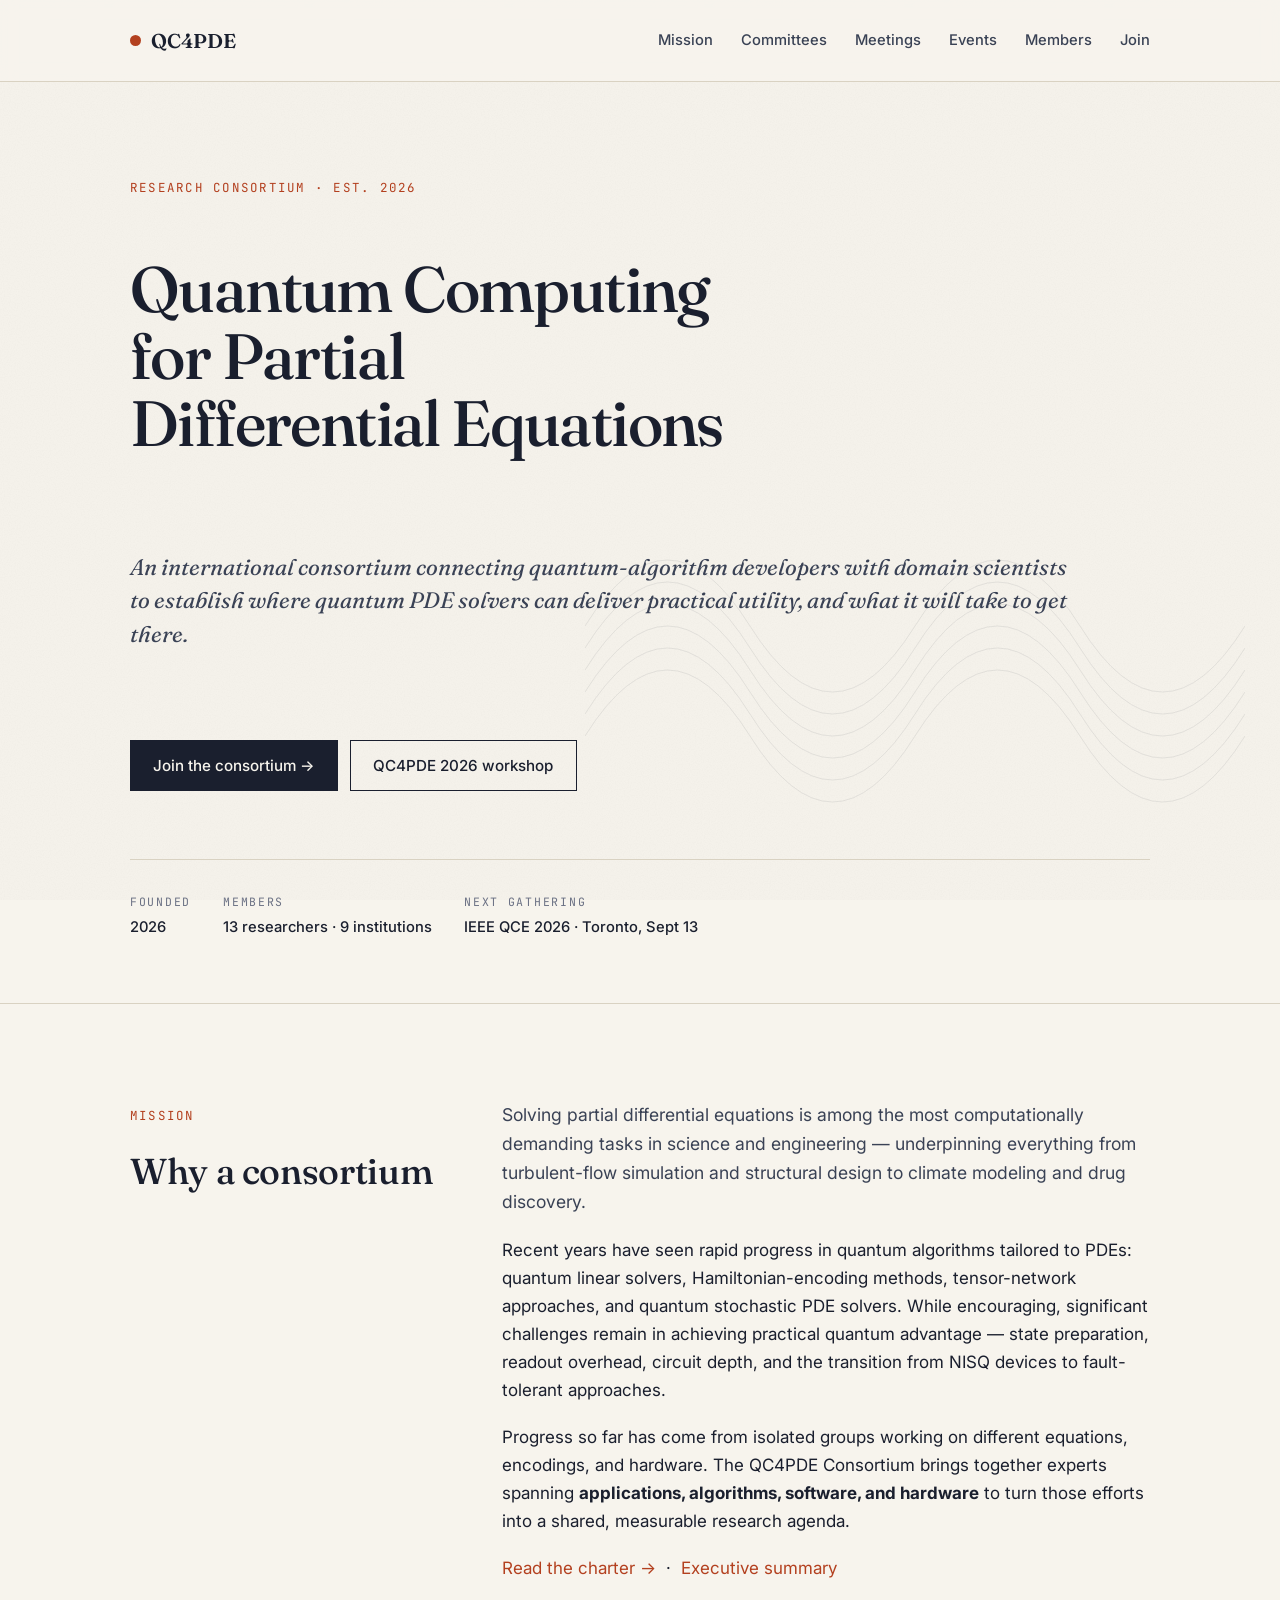
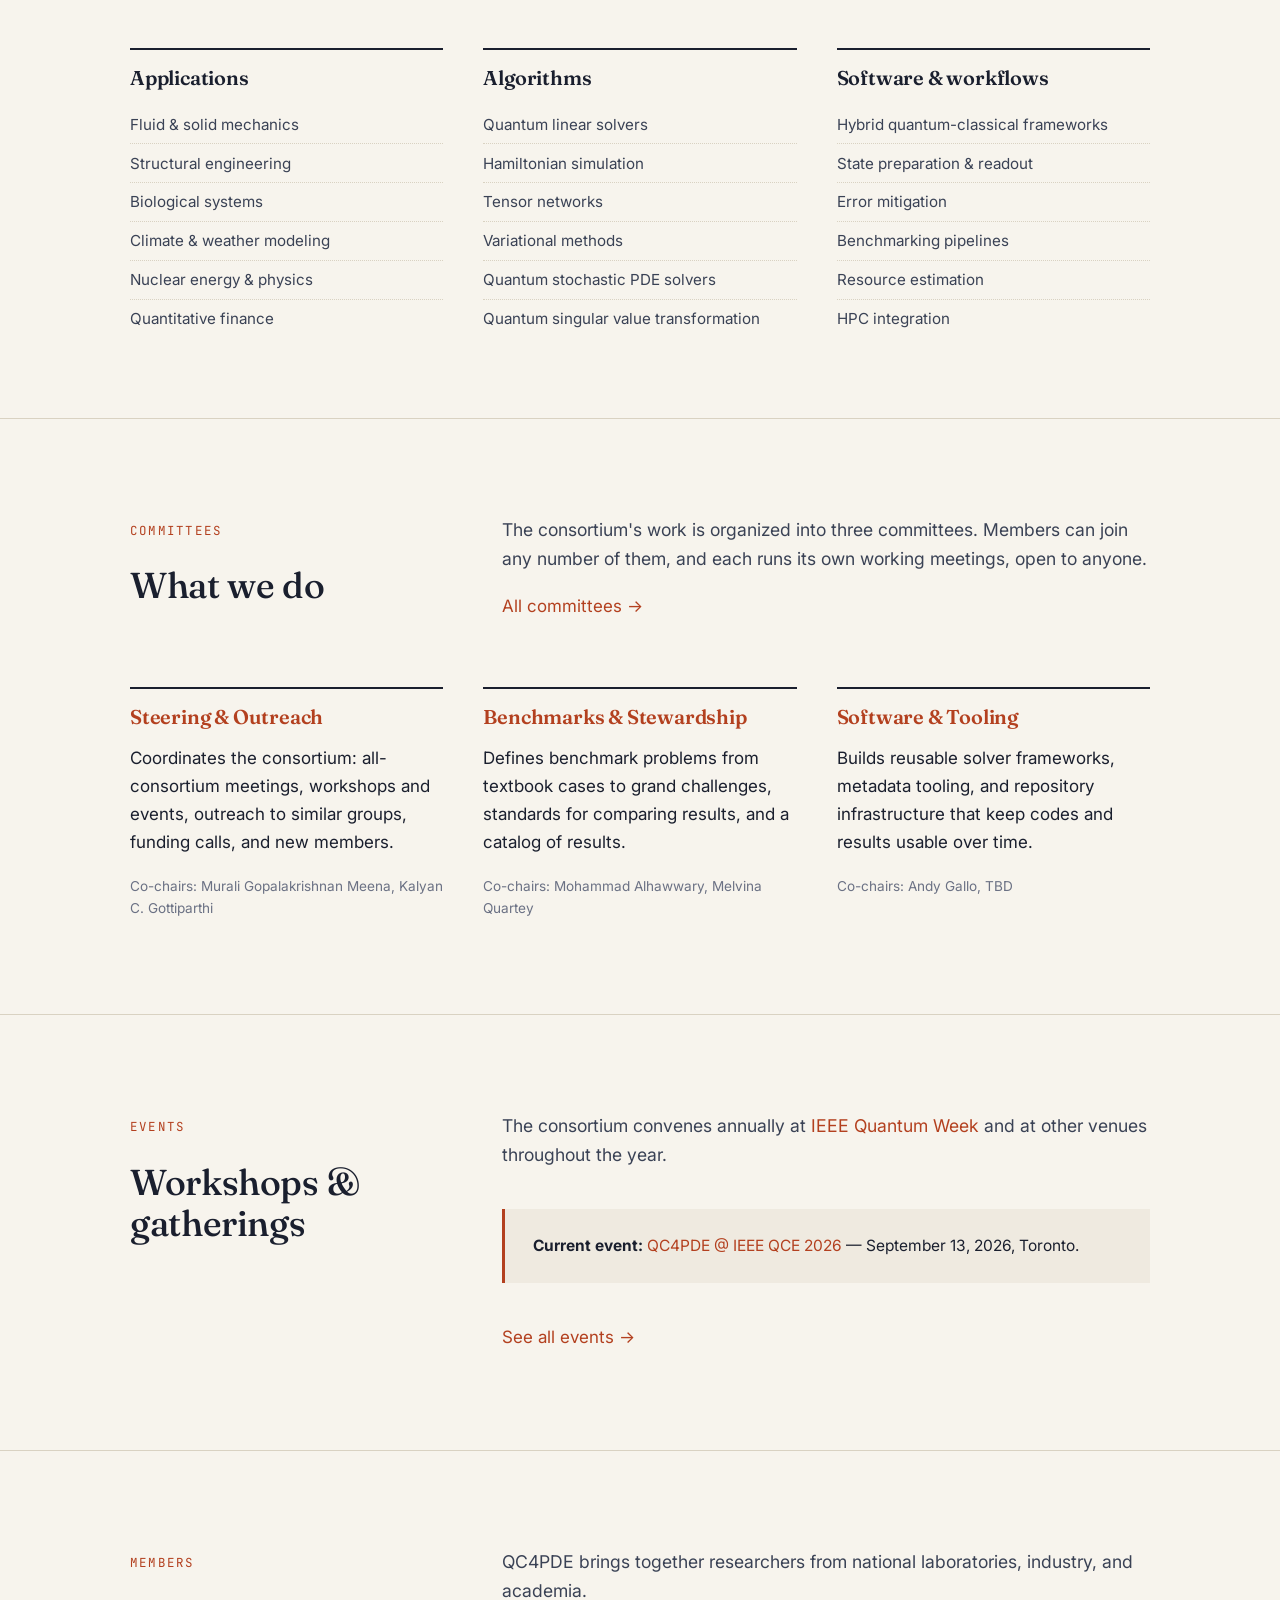
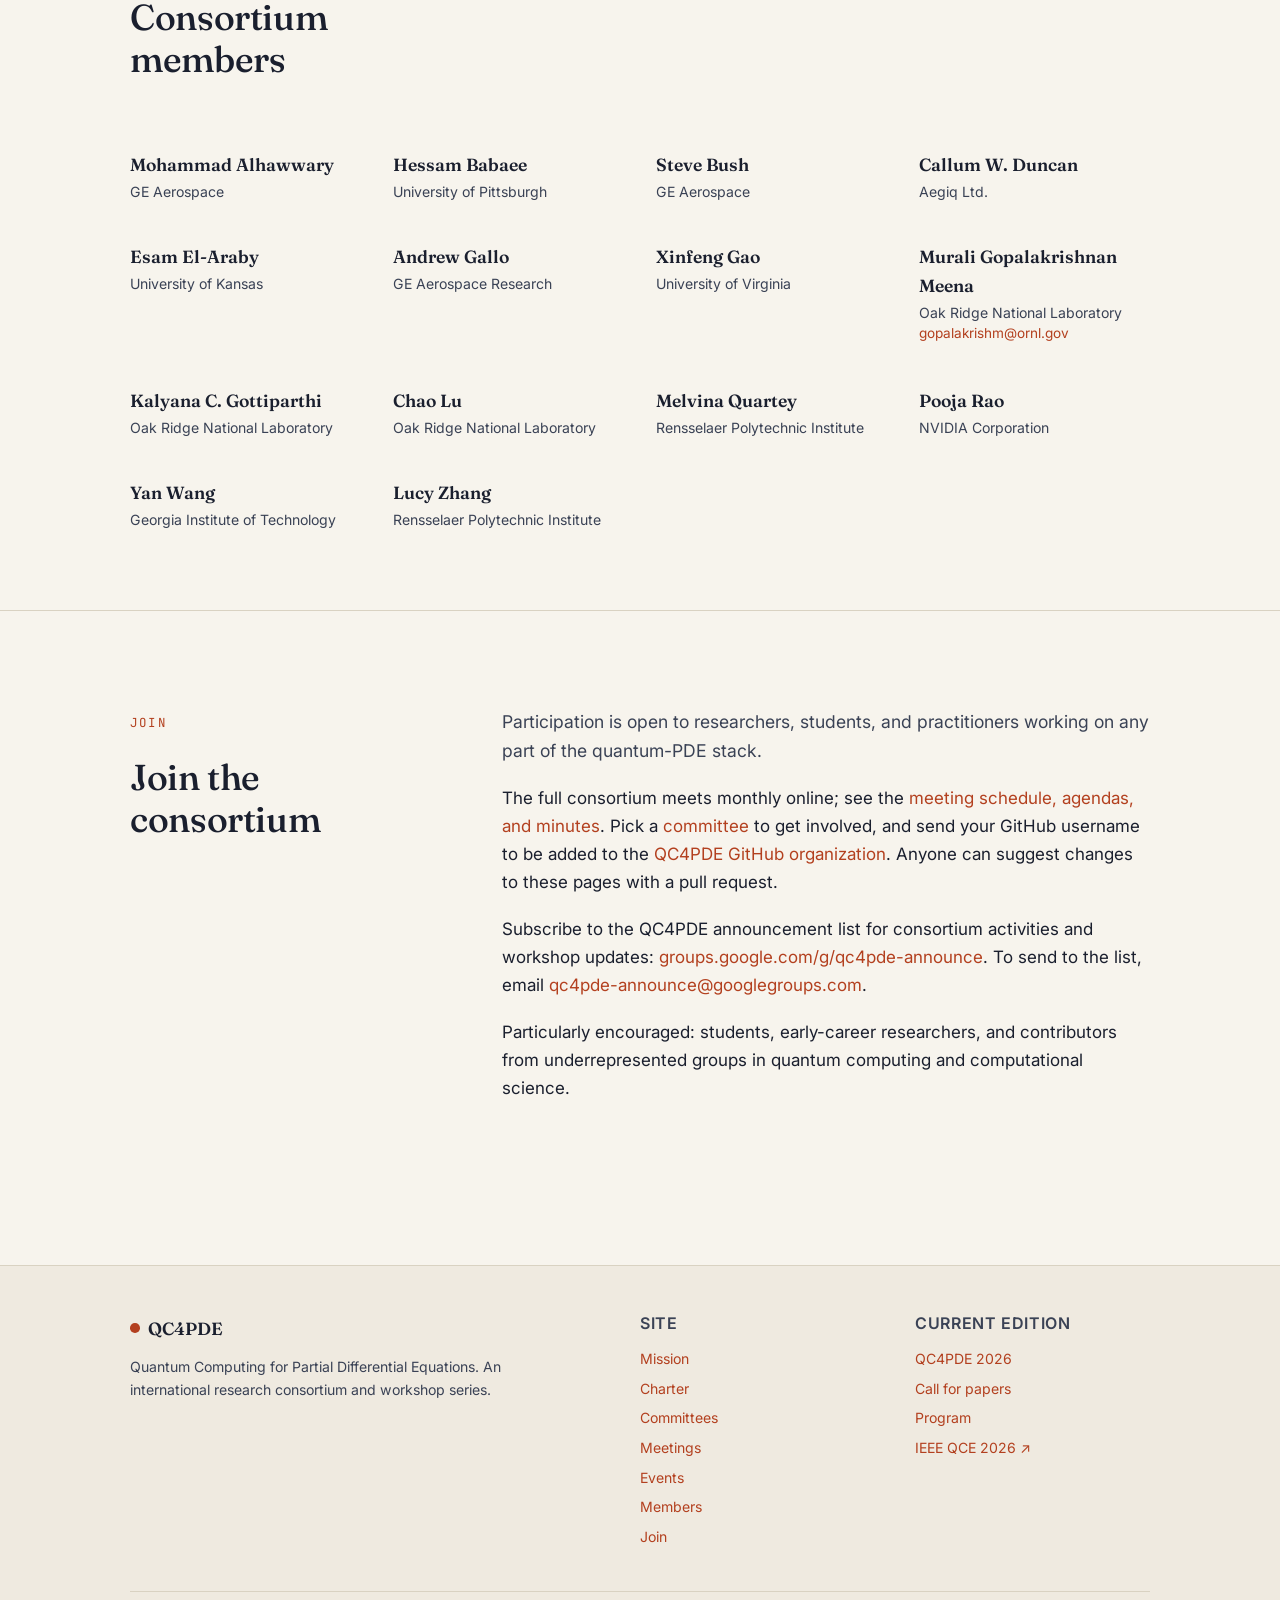
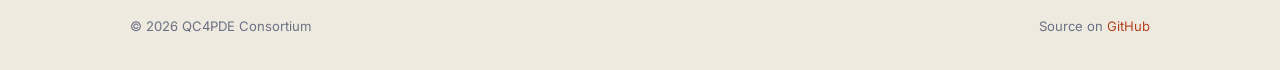
==== commit dc900407: "Fix committee page URLs; link committees overview; center CAPTCHA page GitHub Pages published commit" ====
--- a/index.html
+++ b/index.html
@@ -17,7 +17,7 @@
     <a href="index.html" class="brand"><span class="brand-mark"></span>QC4PDE</a>
     <nav class="primary">
       <a href="#mission">Mission</a>
-      <a href="#committees">Committees</a>
+      <a href="committees/">Committees</a>
       <a href="meetings/">Meetings</a>
       <a href="events/index.html">Events</a>
       <a href="#members">Members</a>
@@ -131,6 +131,7 @@
       <div><span class="eyebrow">Committees</span><h2>What we do</h2></div>
       <div>
         <p class="lead">The consortium's work is organized into three committees. Members can join any number of them, and each runs its own working meetings, open to anyone.</p>
+        <p><a href="committees/">All committees →</a></p>
       </div>
     </div>
     <div class="topic-grid">
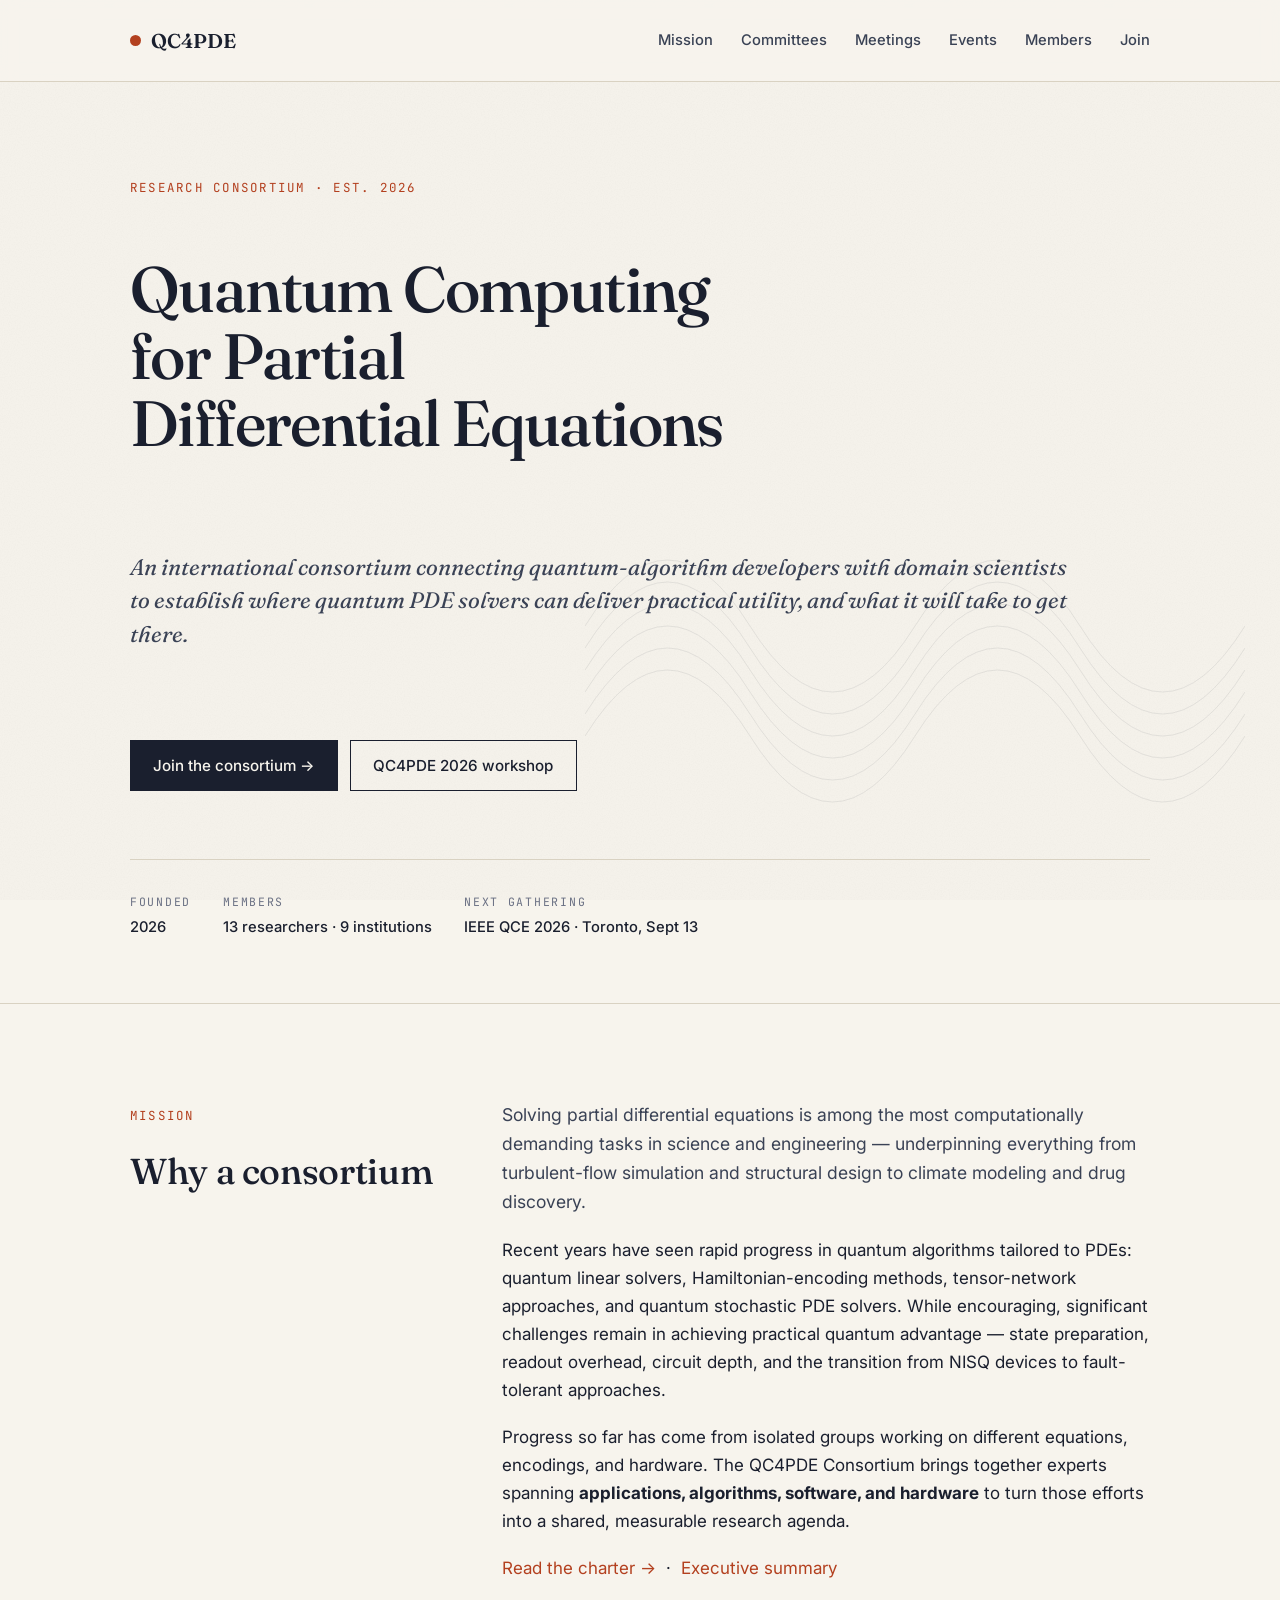
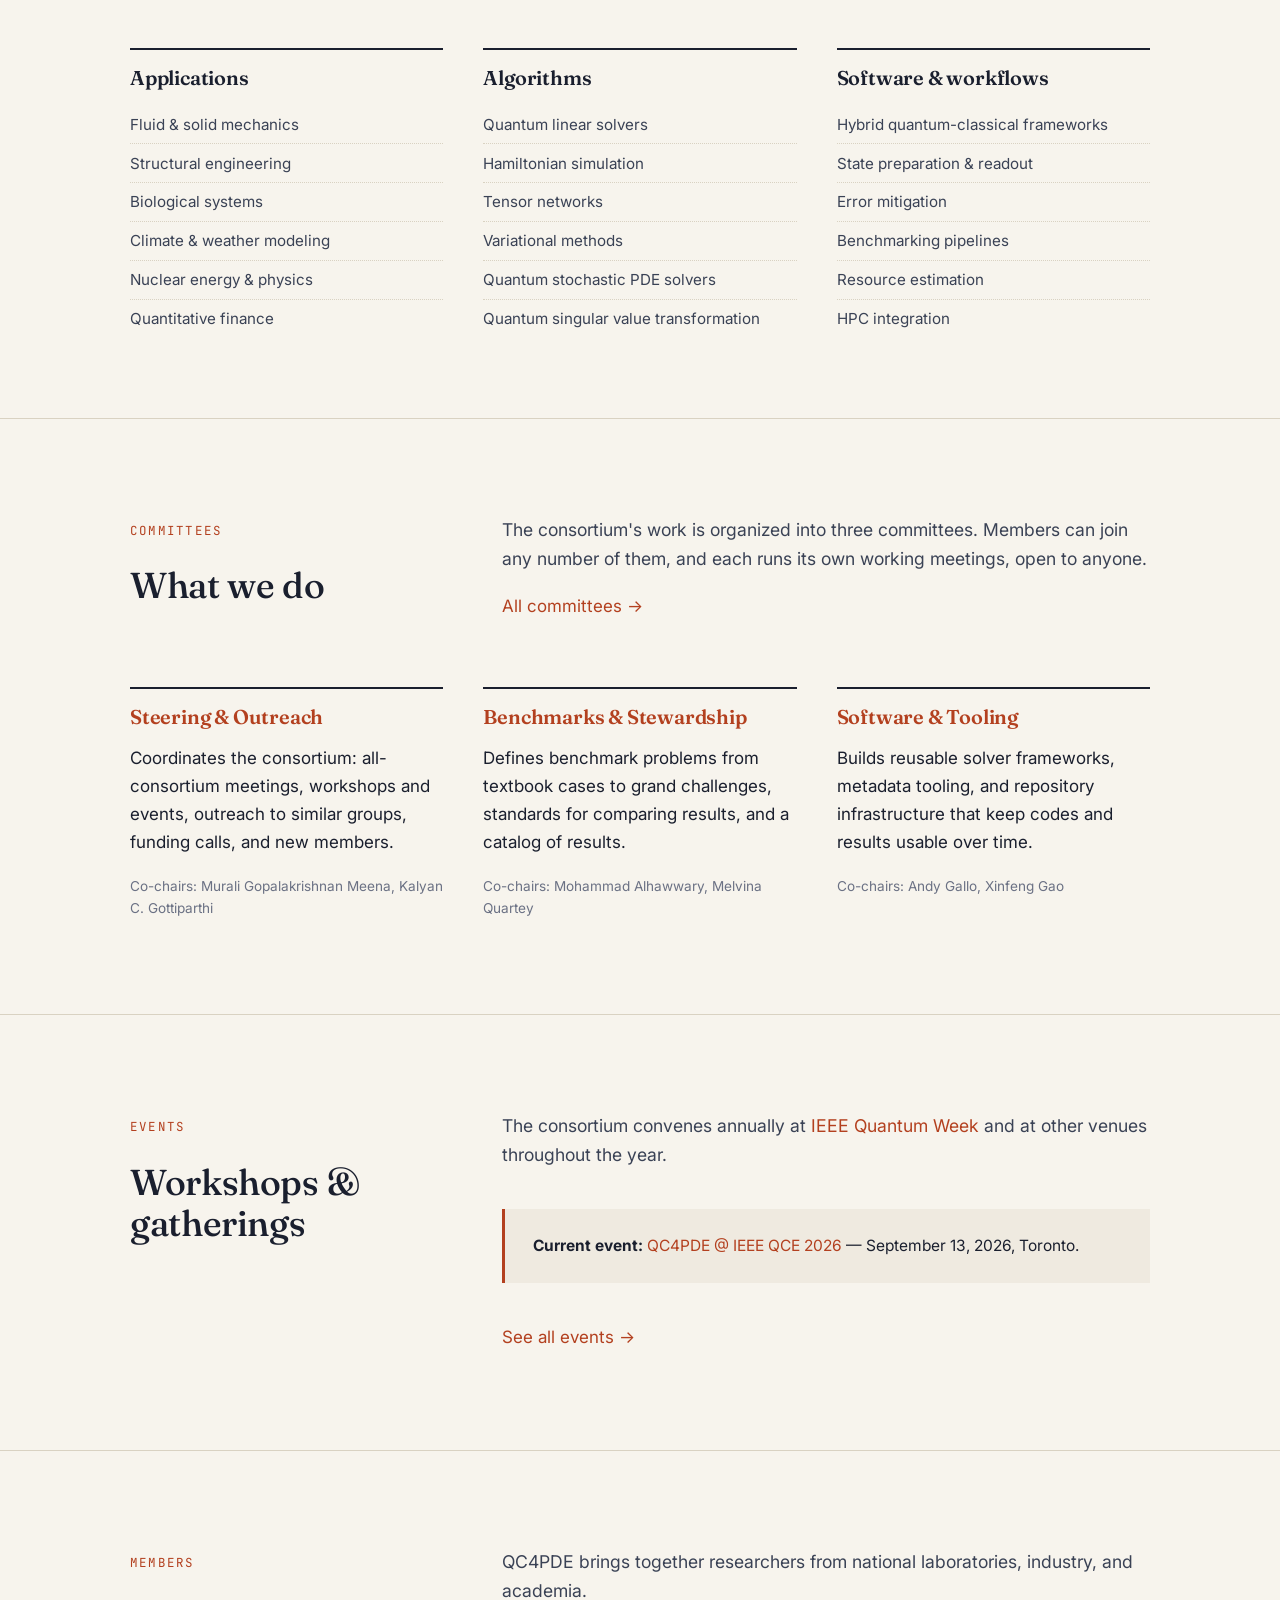
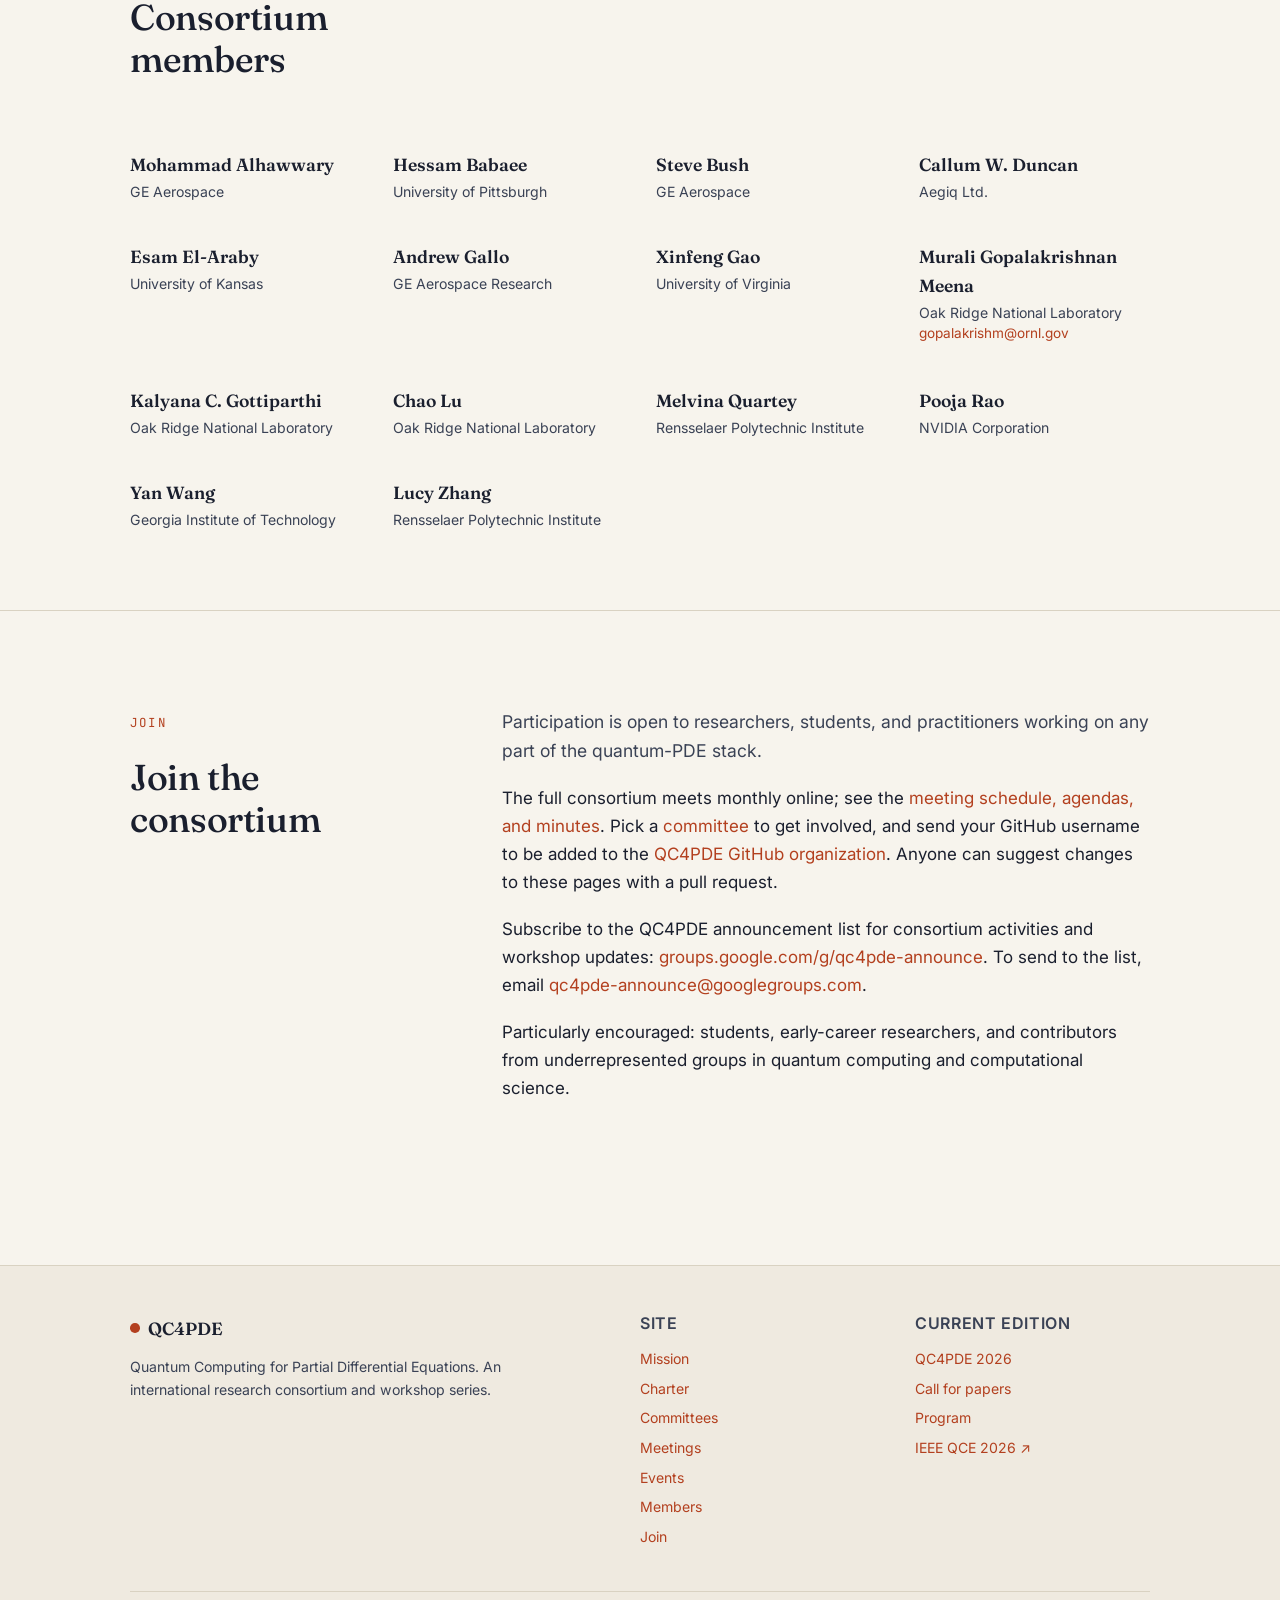
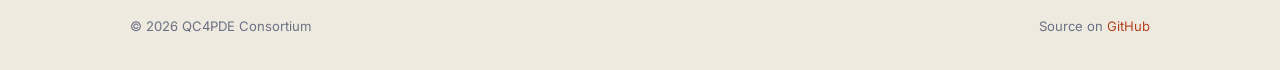
==== commit d4338c26: "Add Xinfeng Gao as Software & Tooling co-chair; update 2026-11-20 minutes Co-Authored-By: Claude Opu" ====
--- a/index.html
+++ b/index.html
@@ -148,7 +148,7 @@
       <div class="topic">
         <h3><a href="committees/software/">Software &amp; Tooling</a></h3>
         <p>Builds reusable solver frameworks, metadata tooling, and repository infrastructure that keep codes and results usable over time.</p>
-        <p style="font-size:0.85rem; color:var(--ink-mute);">Co-chairs: Andy Gallo, TBD</p>
+        <p style="font-size:0.85rem; color:var(--ink-mute);">Co-chairs: Andy Gallo, Xinfeng Gao</p>
       </div>
     </div>
   </div>
